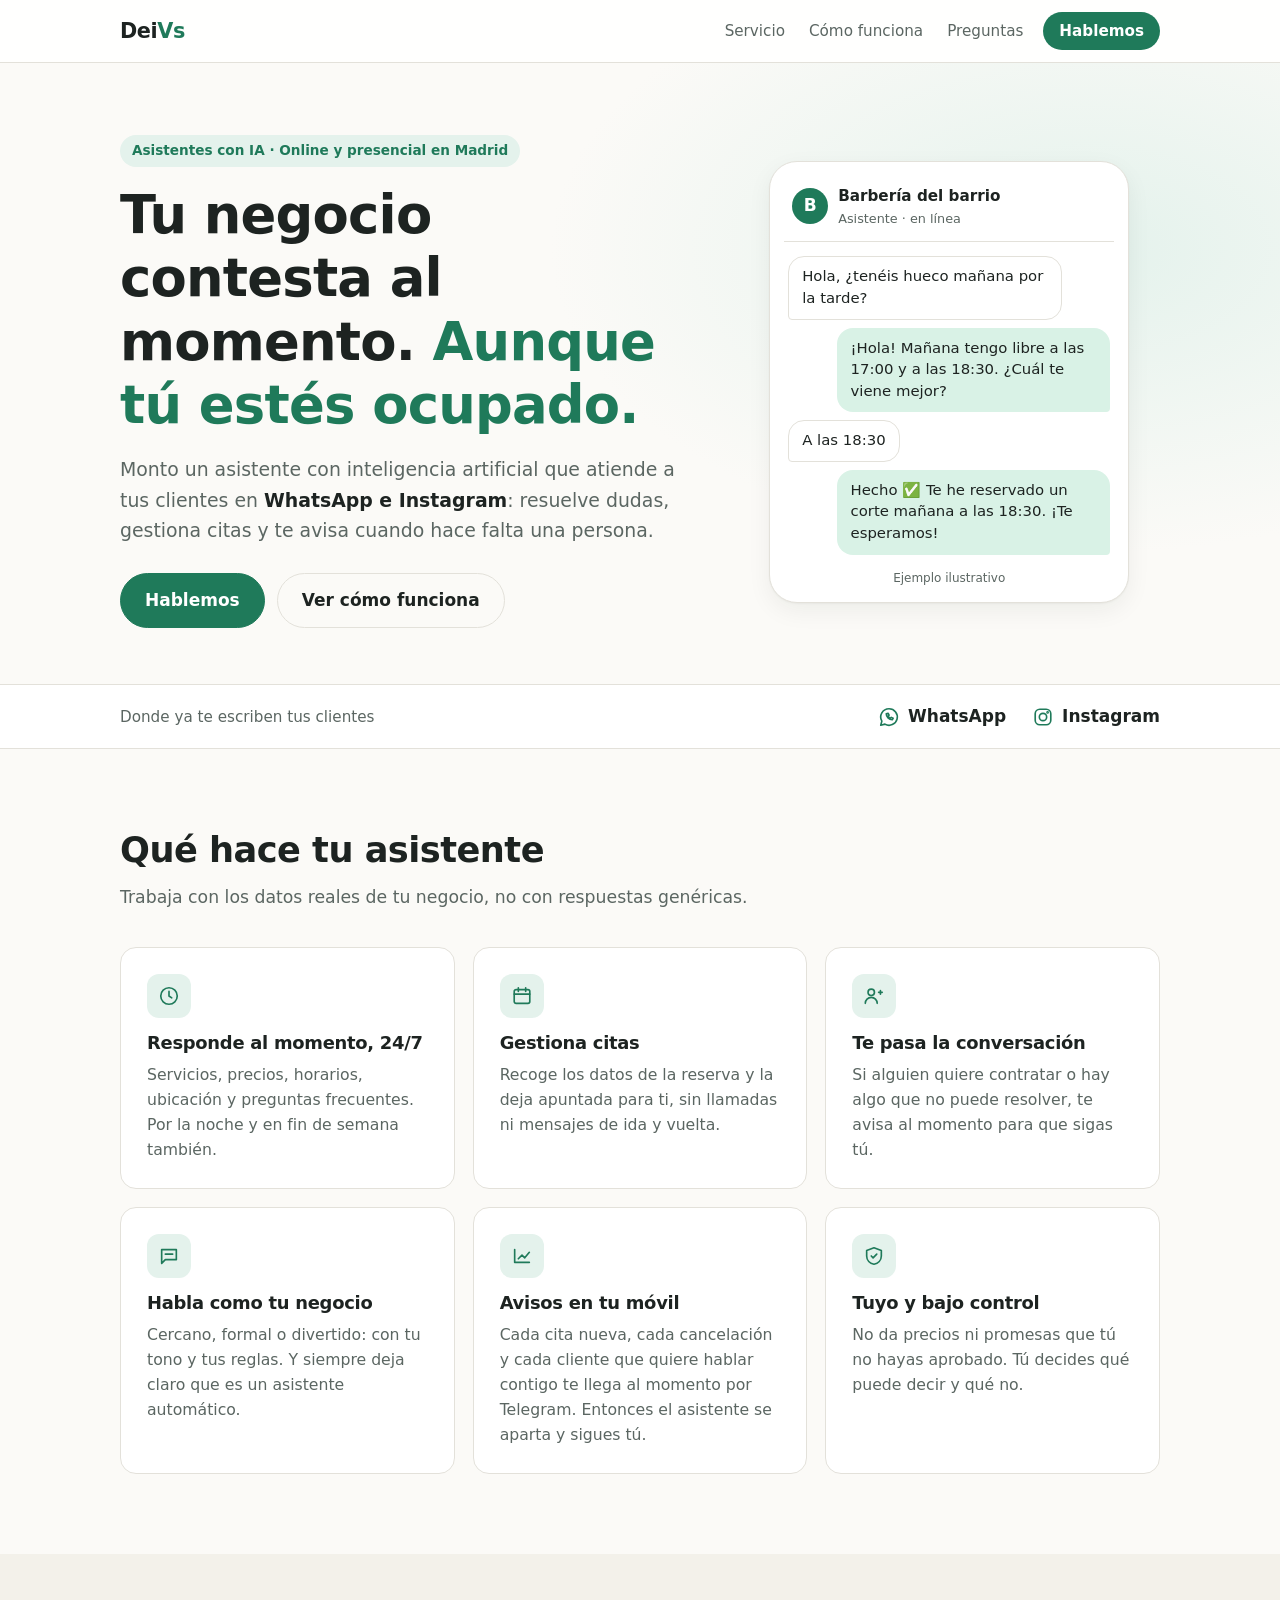
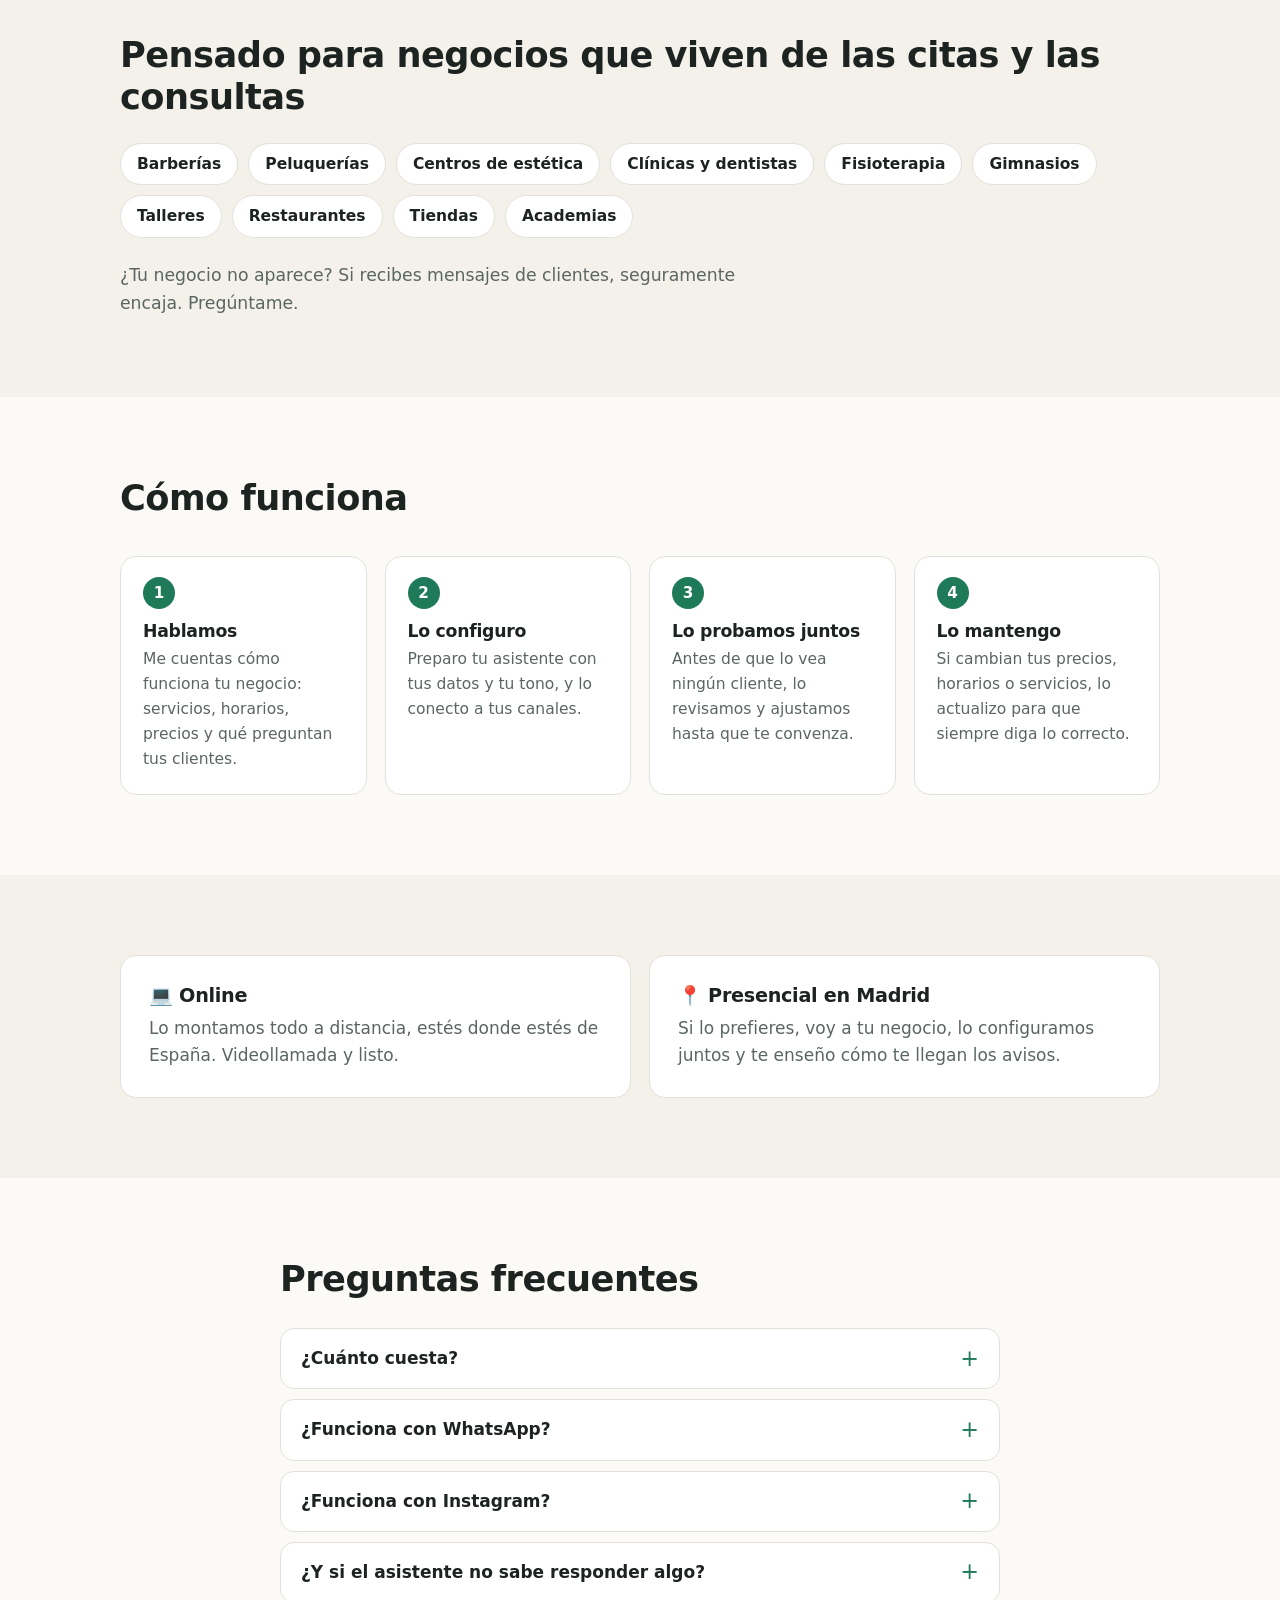
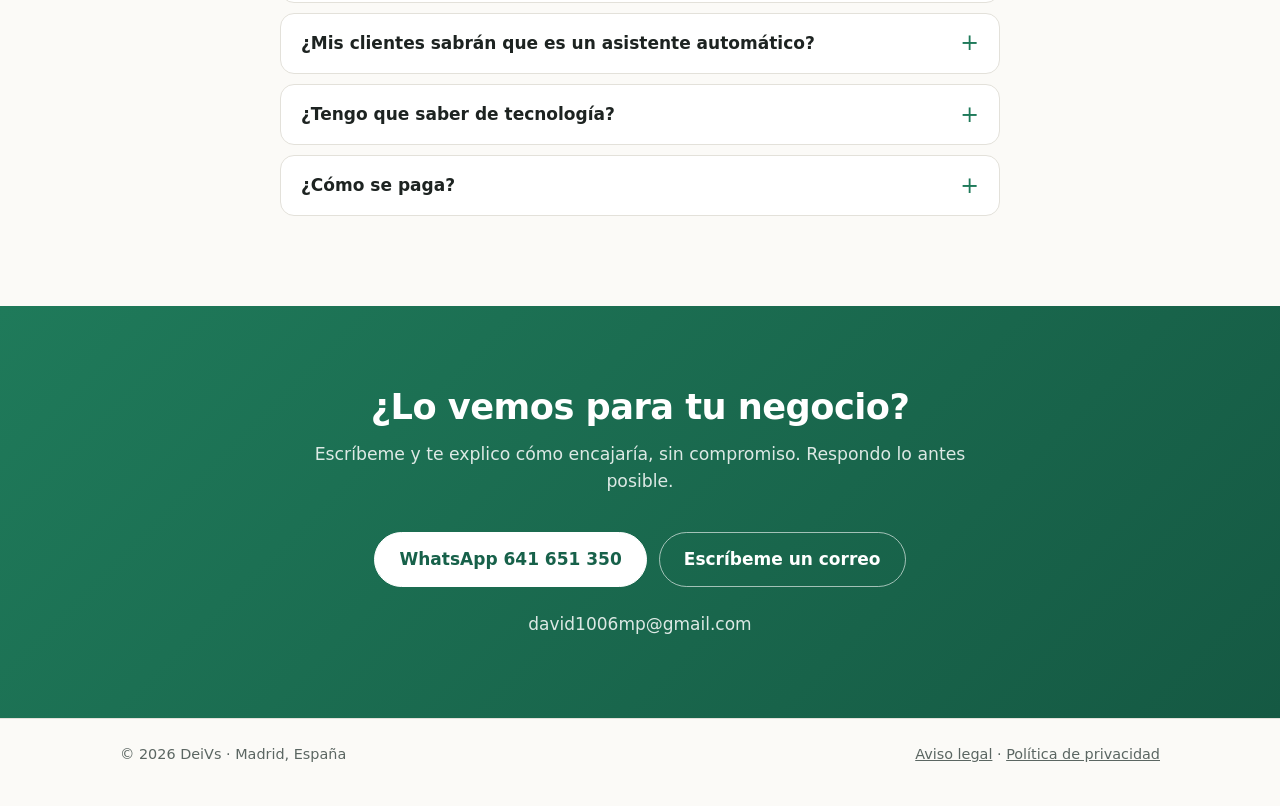
==== index.html @ 9be46327 "Add files via upload" ====
<!doctype html>
<html lang="es">
<head>
  <meta charset="utf-8">
  <meta name="viewport" content="width=device-width, initial-scale=1">
  <title>DeiVs · Asistentes con IA para tu negocio</title>
  <meta name="description" content="DeiVs monta asistentes con inteligencia artificial para negocios: responden a tus clientes en WhatsApp e Instagram, gestionan citas y te avisan cuando hace falta una persona. Online y presencial en Madrid.">
  <meta name="theme-color" content="#1f7a5a">
  <link rel="stylesheet" href="styles.css">
</head>
<body>
  <header class="site">
    <div class="wrap">
      <a class="brand" href="./">Dei<span>Vs</span></a>
      <nav>
        <a href="#servicio">Servicio</a>
        <a href="#como">Cómo funciona</a>
        <a href="#faq">Preguntas</a>
        <a class="nav-cta" href="#contacto">Hablemos</a>
      </nav>
    </div>
  </header>

  <main>
    <!-- Portada -->
    <section class="hero">
      <div class="wrap hero-grid">
        <div>
          <p class="eyebrow">Asistentes con IA · Online y presencial en Madrid</p>
          <h1>Tu negocio contesta al momento. <span>Aunque tú estés ocupado.</span></h1>
          <p class="lead">
            Monto un asistente con inteligencia artificial que atiende a tus clientes en
            <strong>WhatsApp e Instagram</strong>: resuelve dudas, gestiona citas
            y te avisa cuando hace falta una persona.
          </p>
          <div class="hero-actions">
            <a class="btn" href="#contacto">Hablemos</a>
            <a class="btn btn-ghost" href="#como">Ver cómo funciona</a>
          </div>
        </div>

        <!-- Ejemplo ilustrativo de conversación -->
        <div class="phone" aria-label="Ejemplo de conversación con un asistente">
          <div class="phone-head">
            <span class="avatar">B</span>
            <div><strong>Barbería del barrio</strong><small>Asistente · en línea</small></div>
          </div>
          <div class="phone-body">
            <p class="msg in">Hola, ¿tenéis hueco mañana por la tarde?</p>
            <p class="msg out">¡Hola! Mañana tengo libre a las 17:00 y a las 18:30. ¿Cuál te viene mejor?</p>
            <p class="msg in">A las 18:30</p>
            <p class="msg out">Hecho ✅ Te he reservado un corte mañana a las 18:30. ¡Te esperamos!</p>
          </div>
          <p class="phone-caption">Ejemplo ilustrativo</p>
        </div>
      </div>
    </section>

    <!-- Canales -->
    <section class="channels">
      <div class="wrap">
        <p>Donde ya te escriben tus clientes</p>
        <ul>
          <li>
            <svg viewBox="0 0 24 24" aria-hidden="true"><path d="M12 3a9 9 0 0 0-7.8 13.5L3 21l4.6-1.2A9 9 0 1 0 12 3Z"/><path d="M9 8.5c0 3.5 3 6.5 6.5 6.5l1-1.6-2-1-1 1a4.5 4.5 0 0 1-2.4-2.4l1-1-1-2Z"/></svg>
            WhatsApp
          </li>
          <li>
            <svg viewBox="0 0 24 24" aria-hidden="true"><rect x="3.5" y="3.5" width="17" height="17" rx="5"/><circle cx="12" cy="12" r="4"/><circle cx="17" cy="7" r="0.6"/></svg>
            Instagram
          </li>
        </ul>
      </div>
    </section>

    <!-- Qué hace -->
    <section id="servicio" class="block">
      <div class="wrap">
        <h2>Qué hace tu asistente</h2>
        <p class="section-lead">Trabaja con los datos reales de tu negocio, no con respuestas genéricas.</p>
        <div class="grid">
          <article class="card">
            <span class="icon"><svg viewBox="0 0 24 24" aria-hidden="true"><path d="M12 7v5l3 2"/><circle cx="12" cy="12" r="9"/></svg></span>
            <h3>Responde al momento, 24/7</h3>
            <p>Servicios, precios, horarios, ubicación y preguntas frecuentes. Por la noche y en fin de semana también.</p>
          </article>
          <article class="card">
            <span class="icon"><svg viewBox="0 0 24 24" aria-hidden="true"><rect x="3.5" y="5" width="17" height="15" rx="2"/><path d="M3.5 10h17M8 3v4M16 3v4"/></svg></span>
            <h3>Gestiona citas</h3>
            <p>Recoge los datos de la reserva y la deja apuntada para ti, sin llamadas ni mensajes de ida y vuelta.</p>
          </article>
          <article class="card">
            <span class="icon"><svg viewBox="0 0 24 24" aria-hidden="true"><circle cx="9" cy="8" r="3.5"/><path d="M2.5 20a6.5 6.5 0 0 1 13 0"/><path d="M17 8h4M19 6v4"/></svg></span>
            <h3>Te pasa la conversación</h3>
            <p>Si alguien quiere contratar o hay algo que no puede resolver, te avisa al momento para que sigas tú.</p>
          </article>
          <article class="card">
            <span class="icon"><svg viewBox="0 0 24 24" aria-hidden="true"><path d="M4 5h16v11H8l-4 4Z"/><path d="M8 10h8"/></svg></span>
            <h3>Habla como tu negocio</h3>
            <p>Cercano, formal o divertido: con tu tono y tus reglas. Y siempre deja claro que es un asistente automático.</p>
          </article>
          <article class="card">
            <span class="icon"><svg viewBox="0 0 24 24" aria-hidden="true"><path d="M4 19V5M4 19h16"/><path d="M8 15l4-4 3 3 5-6"/></svg></span>
            <h3>Avisos en tu móvil</h3>
            <p>Cada cita nueva, cada cancelación y cada cliente que quiere hablar contigo te llega al momento por Telegram. Entonces el asistente se aparta y sigues tú.</p>
          </article>
          <article class="card">
            <span class="icon"><svg viewBox="0 0 24 24" aria-hidden="true"><path d="M12 3 4 6v6c0 4.5 3.4 8 8 9 4.6-1 8-4.5 8-9V6Z"/><path d="m9 12 2 2 4-4"/></svg></span>
            <h3>Tuyo y bajo control</h3>
            <p>No da precios ni promesas que tú no hayas aprobado. Tú decides qué puede decir y qué no.</p>
          </article>
        </div>
      </div>
    </section>

    <!-- Para quién -->
    <section class="block alt">
      <div class="wrap">
        <h2>Pensado para negocios que viven de las citas y las consultas</h2>
        <ul class="tags">
          <li>Barberías</li>
          <li>Peluquerías</li>
          <li>Centros de estética</li>
          <li>Clínicas y dentistas</li>
          <li>Fisioterapia</li>
          <li>Gimnasios</li>
          <li>Talleres</li>
          <li>Restaurantes</li>
          <li>Tiendas</li>
          <li>Academias</li>
        </ul>
        <p class="section-lead">¿Tu negocio no aparece? Si recibes mensajes de clientes, seguramente encaja. Pregúntame.</p>
      </div>
    </section>

    <!-- Cómo funciona -->
    <section id="como" class="block">
      <div class="wrap">
        <h2>Cómo funciona</h2>
        <ol class="steps">
          <li>
            <h3>Hablamos</h3>
            <p>Me cuentas cómo funciona tu negocio: servicios, horarios, precios y qué preguntan tus clientes.</p>
          </li>
          <li>
            <h3>Lo configuro</h3>
            <p>Preparo tu asistente con tus datos y tu tono, y lo conecto a tus canales.</p>
          </li>
          <li>
            <h3>Lo probamos juntos</h3>
            <p>Antes de que lo vea ningún cliente, lo revisamos y ajustamos hasta que te convenza.</p>
          </li>
          <li>
            <h3>Lo mantengo</h3>
            <p>Si cambian tus precios, horarios o servicios, lo actualizo para que siempre diga lo correcto.</p>
          </li>
        </ol>
      </div>
    </section>

    <!-- Modalidad -->
    <section class="block alt">
      <div class="wrap two-col">
        <div class="mode">
          <h3>💻 Online</h3>
          <p>Lo montamos todo a distancia, estés donde estés de España. Videollamada y listo.</p>
        </div>
        <div class="mode">
          <h3>📍 Presencial en Madrid</h3>
          <p>Si lo prefieres, voy a tu negocio, lo configuramos juntos y te enseño cómo te llegan los avisos.</p>
        </div>
      </div>
    </section>

    <!-- Preguntas frecuentes -->
    <section id="faq" class="block">
      <div class="wrap narrow">
        <h2>Preguntas frecuentes</h2>
        <details>
          <summary>¿Cuánto cuesta?</summary>
          <p>Depende de lo que necesite tu negocio: qué canales quieres, si gestiona citas y cuánto volumen de mensajes recibes. Cuéntame tu caso y te preparo un presupuesto sin compromiso.</p>
        </details>
        <details>
          <summary>¿Funciona con WhatsApp?</summary>
          <p>Sí. Atiende en el número de WhatsApp de tu negocio y también en los mensajes directos de Instagram. Entiende incluso las notas de voz.</p>
        </details>
        <details>
          <summary>¿Funciona con Instagram?</summary>
          <p>Sí, contesta a los mensajes directos de tu cuenta de Instagram.</p>
        </details>
        <details>
          <summary>¿Y si el asistente no sabe responder algo?</summary>
          <p>Te avisa al momento con lo que necesita el cliente y su contacto, para que sigas tú la conversación.</p>
        </details>
        <details>
          <summary>¿Mis clientes sabrán que es un asistente automático?</summary>
          <p>Sí. Es lo correcto y lo que pide la normativa: el asistente se presenta como tal y, cuando hace falta, te pasa con una persona.</p>
        </details>
        <details>
          <summary>¿Tengo que saber de tecnología?</summary>
          <p>No. Yo me encargo de montarlo y mantenerlo. Tú solo me cuentas cómo funciona tu negocio.</p>
        </details>
        <details>
          <summary>¿Cómo se paga?</summary>
          <p>Por Bizum o transferencia bancaria.</p>
        </details>
      </div>
    </section>

    <!-- Contacto -->
    <section id="contacto" class="block cta">
      <div class="wrap narrow center">
        <h2>¿Lo vemos para tu negocio?</h2>
        <p class="section-lead">Escríbeme y te explico cómo encajaría, sin compromiso. Respondo lo antes posible.</p>
        <div class="contact-actions">
          <a class="btn btn-light" href="https://wa.me/34641651350" rel="noopener">WhatsApp 641 651 350</a>
          <a class="btn btn-outline-light" href="mailto:david1006mp@gmail.com">Escríbeme un correo</a>
        </div>
        <p class="contact-mail">david1006mp@gmail.com</p>
      </div>
    </section>
  </main>

  <footer class="site">
    <div class="wrap">
      <span>© 2026 DeiVs · Madrid, España</span>
      <span>
        <a href="aviso-legal.html">Aviso legal</a> ·
        <a href="privacidad.html">Política de privacidad</a>
      </span>
    </div>
  </footer>
</body>
</html>
---- styles.css ----
:root {
  --bg: #fbfaf7;
  --surface: #ffffff;
  --surface-2: #f3f1ea;
  --text: #1d2321;
  --muted: #5b6662;
  --border: #e3e1da;
  --accent: #1f7a5a;
  --accent-strong: #17614a;
  --accent-soft: #e4f2ec;
  --on-accent: #ffffff;
  --bubble-in: #ffffff;
  --bubble-out: #d9f2e6;
  --radius: 16px;
  --maxw: 1080px;
  --shadow: 0 1px 2px rgba(20, 30, 25, .04), 0 8px 24px rgba(20, 30, 25, .06);
  color-scheme: light dark;
}

@media (prefers-color-scheme: dark) {
  :root {
    --bg: #121615;
    --surface: #1a201e;
    --surface-2: #161b19;
    --text: #e8ecea;
    --muted: #a3aeaa;
    --border: #2b3330;
    --accent: #4fc196;
    --accent-strong: #6fd3ab;
    --accent-soft: #1d3029;
    --on-accent: #0d1513;
    --bubble-in: #232a27;
    --bubble-out: #1f4536;
    --shadow: 0 1px 2px rgba(0, 0, 0, .3), 0 8px 24px rgba(0, 0, 0, .25);
  }
}

* { box-sizing: border-box; }
html { -webkit-text-size-adjust: 100%; scroll-behavior: smooth; }
@media (prefers-reduced-motion: reduce) { html { scroll-behavior: auto; } }

body {
  margin: 0;
  background: var(--bg);
  color: var(--text);
  font: 17px/1.6 system-ui, -apple-system, "Segoe UI", Roboto, "Helvetica Neue", Arial, sans-serif;
}

a { color: var(--accent); }
h1, h2, h3 { line-height: 1.2; letter-spacing: -0.015em; }

.wrap { max-width: var(--maxw); margin: 0 auto; padding: 0 20px; }
.narrow { max-width: 760px; }
.center { text-align: center; }

/* Cabecera */
header.site {
  position: sticky; top: 0; z-index: 10;
  background: color-mix(in srgb, var(--surface) 88%, transparent);
  backdrop-filter: saturate(1.4) blur(10px);
  -webkit-backdrop-filter: saturate(1.4) blur(10px);
  border-bottom: 1px solid var(--border);
}
header.site .wrap {
  display: flex; align-items: center; justify-content: space-between;
  gap: 16px; padding-top: 12px; padding-bottom: 12px;
}
.brand {
  font-weight: 800; font-size: 1.3rem; letter-spacing: -0.02em;
  color: var(--text); text-decoration: none;
}
.brand span { color: var(--accent); }
header.site nav { display: flex; align-items: center; gap: 4px; }
header.site nav a {
  color: var(--muted); text-decoration: none; font-size: 0.95rem;
  padding: 6px 10px; border-radius: 999px;
}
header.site nav a:hover { color: var(--text); }
header.site nav a.nav-cta {
  background: var(--accent); color: var(--on-accent); font-weight: 600; padding: 7px 16px; margin-left: 6px;
}
header.site nav a.nav-cta:hover { background: var(--accent-strong); }

/* Botones */
.btn {
  display: inline-block; background: var(--accent); color: var(--on-accent);
  padding: 13px 24px; border-radius: 999px; text-decoration: none; font-weight: 650;
  border: 1.5px solid var(--accent); transition: background .15s, transform .15s;
}
.btn:hover { background: var(--accent-strong); border-color: var(--accent-strong); }
.btn:active { transform: translateY(1px); }
.btn-ghost { background: transparent; color: var(--text); border-color: var(--border); }
.btn-ghost:hover { background: var(--surface); border-color: var(--muted); }
.btn-light { background: #fff; color: #17614a; border-color: #fff; }
.btn-light:hover { background: #eaf6f0; border-color: #eaf6f0; }
.btn-outline-light { background: transparent; color: #fff; border-color: rgba(255,255,255,.6); }
.btn-outline-light:hover { background: rgba(255,255,255,.12); border-color: #fff; }

/* Portada */
.hero {
  padding: 72px 0 56px;
  background:
    radial-gradient(ellipse 60% 70% at 85% 30%, var(--accent-soft), transparent 70%),
    var(--bg);
}
.hero-grid { display: grid; grid-template-columns: 1.15fr 0.85fr; gap: 48px; align-items: center; }
.eyebrow {
  display: inline-block; margin: 0 0 16px; font-size: 0.85rem; font-weight: 600;
  color: var(--accent); background: var(--accent-soft); padding: 5px 12px; border-radius: 999px;
}
.hero h1 { font-size: clamp(2.1rem, 5vw, 3.3rem); margin: 0 0 18px; }
.hero h1 span { color: var(--accent); }
.hero .lead { font-size: 1.18rem; color: var(--muted); max-width: 54ch; margin: 0 0 28px; }
.hero .lead strong { color: var(--text); }
.hero-actions { display: flex; flex-wrap: wrap; gap: 12px; }
.hero-note { margin: 18px 0 0; font-size: 0.92rem; color: var(--muted); }

/* Teléfono de ejemplo */
.phone {
  background: var(--surface); border: 1px solid var(--border); border-radius: 28px;
  box-shadow: var(--shadow); padding: 14px; max-width: 360px; justify-self: center; width: 100%;
}
.phone-head {
  display: flex; align-items: center; gap: 10px; padding: 6px 8px 12px;
  border-bottom: 1px solid var(--border);
}
.phone-head small { display: block; color: var(--muted); font-size: 0.8rem; }
.phone-head strong { font-size: 0.95rem; }
.avatar {
  width: 36px; height: 36px; border-radius: 50%; display: grid; place-items: center;
  background: var(--accent); color: var(--on-accent); font-weight: 700;
}
.phone-body {
  display: flex; flex-direction: column; gap: 8px; padding: 14px 4px 6px;
}
.msg {
  margin: 0; padding: 9px 13px; border-radius: 16px; font-size: 0.93rem; line-height: 1.45;
  max-width: 85%; border: 1px solid var(--border);
}
.msg.in { background: var(--bubble-in); align-self: flex-start; border-bottom-left-radius: 4px; }
.msg.out { background: var(--bubble-out); align-self: flex-end; border-bottom-right-radius: 4px; border-color: transparent; }
.phone-caption { margin: 8px 0 0; text-align: center; font-size: 0.75rem; color: var(--muted); }

/* Canales */
.channels { border-top: 1px solid var(--border); border-bottom: 1px solid var(--border); background: var(--surface); }
.channels .wrap {
  display: flex; flex-wrap: wrap; align-items: center; justify-content: space-between;
  gap: 12px 28px; padding-top: 18px; padding-bottom: 18px;
}
.channels p { margin: 0; color: var(--muted); font-size: 0.95rem; }
.channels ul { list-style: none; margin: 0; padding: 0; display: flex; flex-wrap: wrap; gap: 10px 26px; }
.channels li { display: flex; align-items: center; gap: 8px; font-weight: 600; }
.channels svg, .icon svg {
  width: 22px; height: 22px; fill: none; stroke: var(--accent); stroke-width: 1.8;
  stroke-linecap: round; stroke-linejoin: round;
}

/* Bloques */
.block { padding: 80px 0; }
.block.alt { background: var(--surface-2); }
.block h2 { font-size: clamp(1.6rem, 3.2vw, 2.2rem); margin: 0 0 12px; }
.section-lead { color: var(--muted); font-size: 1.08rem; margin: 0 0 36px; max-width: 60ch; }
.center .section-lead { margin-left: auto; margin-right: auto; }

.grid {
  display: grid; gap: 18px;
  grid-template-columns: repeat(auto-fit, minmax(280px, 1fr));
}
.card {
  background: var(--surface); border: 1px solid var(--border);
  border-radius: var(--radius); padding: 26px;
  transition: border-color .15s, box-shadow .15s;
}
.card:hover { border-color: color-mix(in srgb, var(--accent) 40%, var(--border)); box-shadow: var(--shadow); }
.icon {
  display: inline-grid; place-items: center; width: 44px; height: 44px;
  border-radius: 12px; background: var(--accent-soft); margin-bottom: 14px;
}
.card h3 { margin: 0 0 8px; font-size: 1.12rem; }
.card p { margin: 0; color: var(--muted); font-size: 0.98rem; }

/* Para quién */
.tags { list-style: none; padding: 0; margin: 24px 0 24px; display: flex; flex-wrap: wrap; gap: 10px; }
.tags li {
  background: var(--surface); border: 1px solid var(--border); border-radius: 999px;
  padding: 8px 16px; font-weight: 550; font-size: 0.97rem;
}
.block.alt .section-lead { margin-bottom: 0; }

/* Pasos */
.steps {
  counter-reset: paso; list-style: none; padding: 0; margin: 36px 0 0;
  display: grid; gap: 18px; grid-template-columns: repeat(auto-fit, minmax(220px, 1fr));
}
.steps li {
  counter-increment: paso; position: relative;
  background: var(--surface); border: 1px solid var(--border); border-radius: var(--radius);
  padding: 64px 22px 22px;
}
.steps li::before {
  content: counter(paso); position: absolute; left: 22px; top: 20px;
  width: 32px; height: 32px; border-radius: 50%; display: grid; place-items: center;
  background: var(--accent); color: var(--on-accent); font-weight: 700; font-size: 0.95rem;
}
.steps h3 { margin: 0 0 6px; font-size: 1.08rem; }
.steps p { margin: 0; color: var(--muted); font-size: 0.97rem; }

/* Modalidad */
.two-col { display: grid; grid-template-columns: 1fr 1fr; gap: 18px; }
.mode {
  background: var(--surface); border: 1px solid var(--border); border-radius: var(--radius); padding: 28px;
}
.mode h3 { margin: 0 0 8px; font-size: 1.2rem; }
.mode p { margin: 0; color: var(--muted); }

/* Preguntas frecuentes */
details {
  background: var(--surface); border: 1px solid var(--border); border-radius: 14px;
  padding: 0 20px; margin-bottom: 10px;
}
details[open] { border-color: color-mix(in srgb, var(--accent) 40%, var(--border)); }
summary {
  cursor: pointer; list-style: none; padding: 16px 28px 16px 0; font-weight: 600; position: relative;
}
summary::-webkit-details-marker { display: none; }
summary::after {
  content: "+"; position: absolute; right: 0; top: 50%; transform: translateY(-50%);
  font-size: 1.4rem; font-weight: 400; color: var(--accent);
}
details[open] summary::after { content: "−"; }
details p { margin: 0 0 18px; color: var(--muted); }
#faq h2 { margin-bottom: 28px; }

/* Llamada final */
.cta { background: linear-gradient(135deg, #1f7a5a, #155943); color: #fff; }
.cta .section-lead { color: rgba(255,255,255,.85); }
.contact-actions { display: flex; flex-wrap: wrap; gap: 12px; justify-content: center; }
.contact-mail { margin: 24px 0 0; color: rgba(255,255,255,.85); }
.contact-mail a { color: #fff; }

/* Páginas legales */
.legal { padding: 48px 20px 64px; max-width: 760px; }
.legal h1 { font-size: 2rem; letter-spacing: -0.01em; margin: 0 0 6px; }
.legal .updated { color: var(--muted); margin: 0 0 32px; }
.legal h2 { font-size: 1.25rem; margin: 36px 0 10px; }
.legal ul { padding-left: 1.2em; }
.legal table { width: 100%; border-collapse: collapse; font-size: 0.95rem; }
.legal th, .legal td { text-align: left; padding: 8px 10px; border-bottom: 1px solid var(--border); vertical-align: top; }

/* Pie */
footer.site {
  border-top: 1px solid var(--border); color: var(--muted); font-size: 0.9rem;
  padding: 24px 0 40px;
}
footer.site .wrap { display: flex; flex-wrap: wrap; gap: 8px 20px; justify-content: space-between; }
footer.site a { color: var(--muted); }

/* Móvil */
@media (max-width: 860px) {
  .hero-grid { grid-template-columns: 1fr; gap: 40px; }
  .phone { justify-self: start; }
}
@media (max-width: 640px) {
  header.site nav a:not(.nav-cta) { display: none; }
  .hero { padding: 48px 0 40px; }
  .block { padding: 56px 0; }
  .two-col { grid-template-columns: 1fr; }
  .channels .wrap { justify-content: flex-start; }
  .hero-actions .btn, .contact-actions .btn { flex: 1 1 100%; text-align: center; }
}
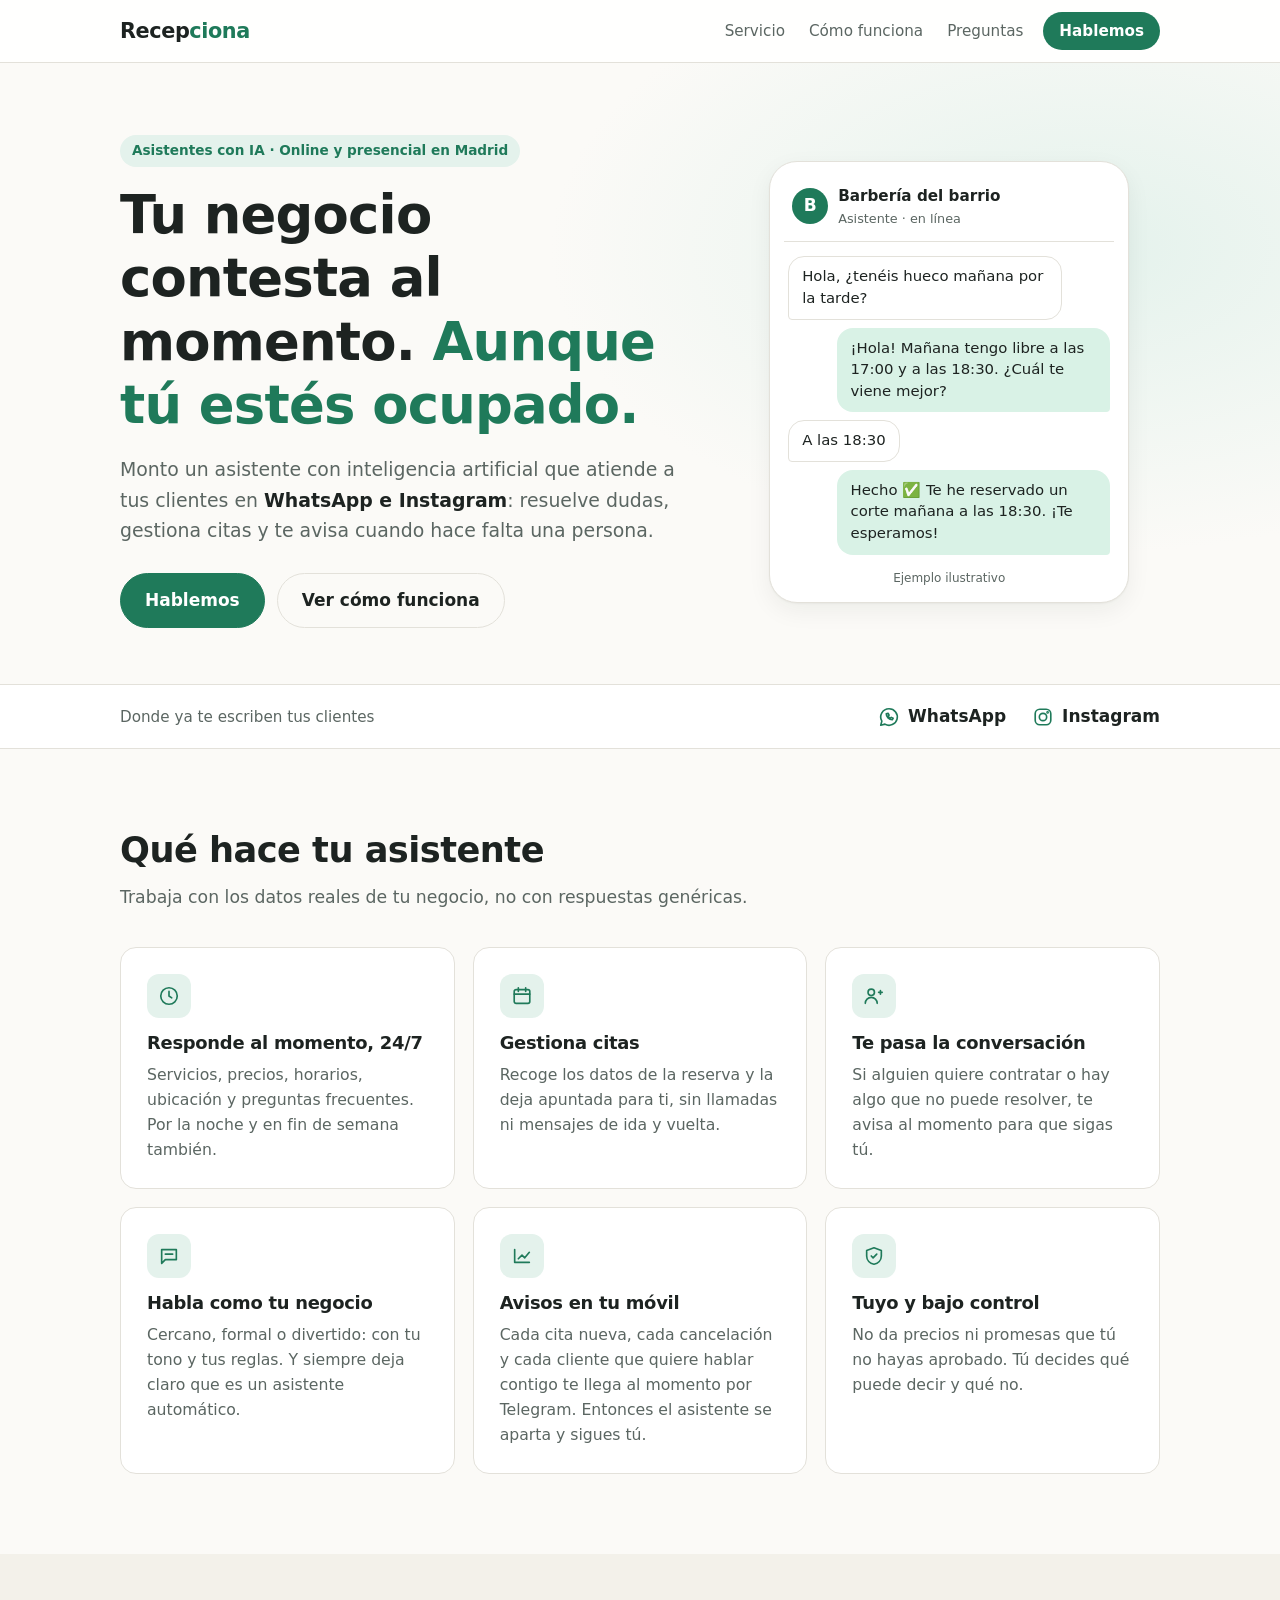
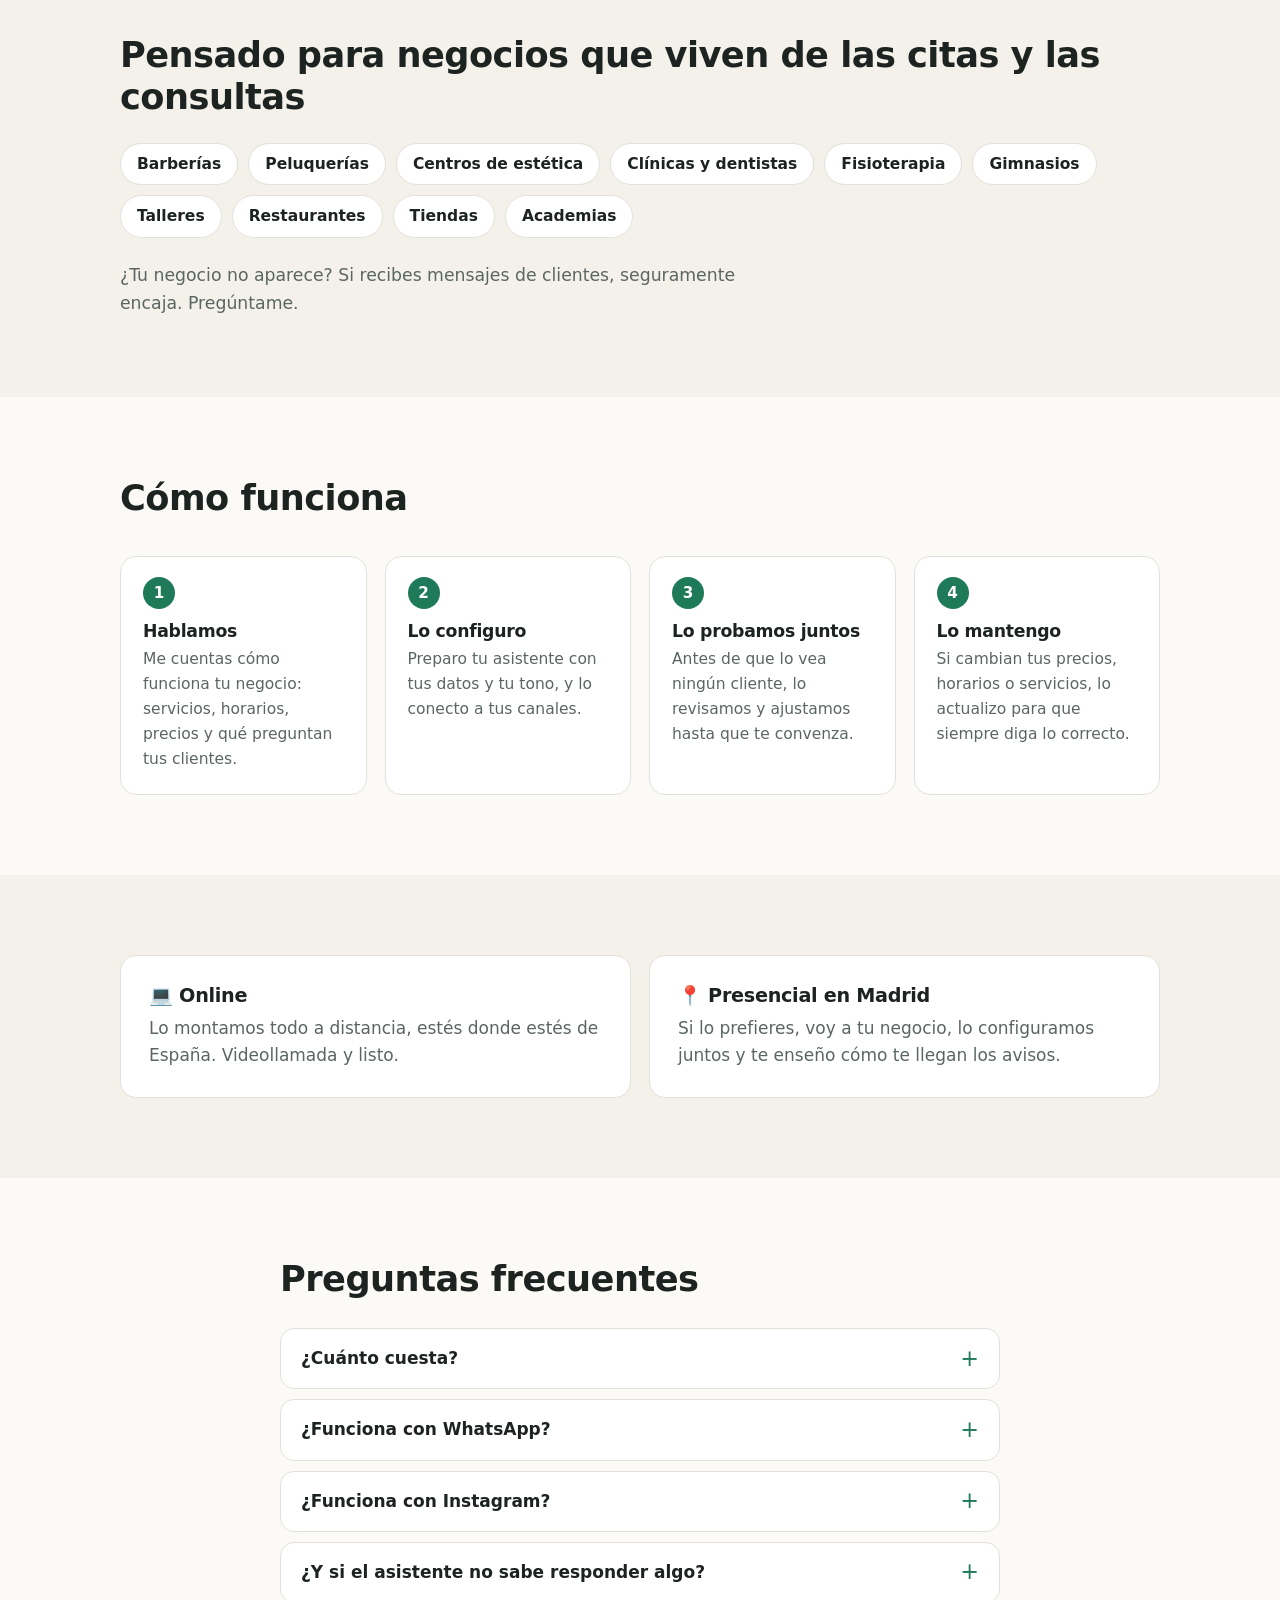
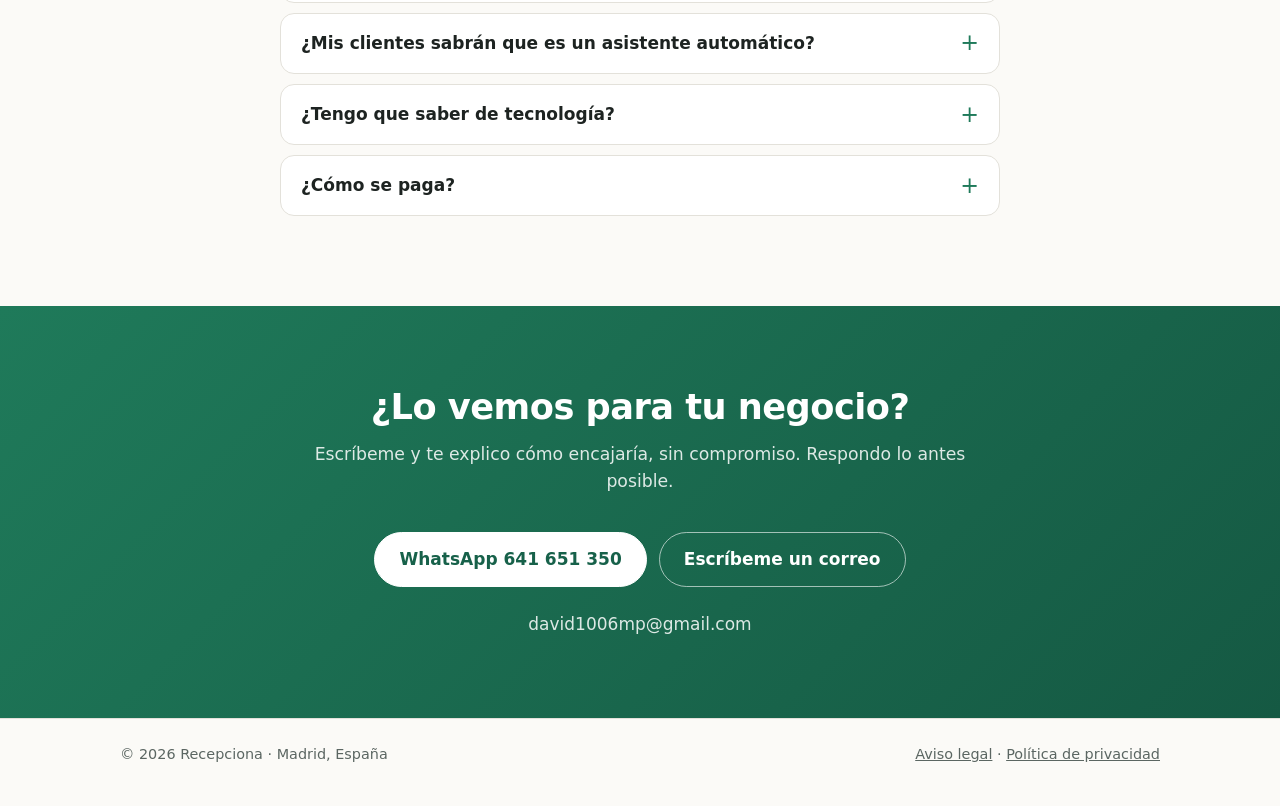
==== commit 8cf0386b: "Add files via upload" ====
--- a/index.html
+++ b/index.html
@@ -3,15 +3,15 @@
 <head>
   <meta charset="utf-8">
   <meta name="viewport" content="width=device-width, initial-scale=1">
-  <title>DeiVs · Asistentes con IA para tu negocio</title>
-  <meta name="description" content="DeiVs monta asistentes con inteligencia artificial para negocios: responden a tus clientes en WhatsApp e Instagram, gestionan citas y te avisan cuando hace falta una persona. Online y presencial en Madrid.">
+  <title>Recepciona · Asistentes con IA para tu negocio</title>
+  <meta name="description" content="Recepciona monta asistentes con inteligencia artificial para negocios: responden a tus clientes en WhatsApp e Instagram, gestionan citas y te avisan cuando hace falta una persona. Online y presencial en Madrid.">
   <meta name="theme-color" content="#1f7a5a">
   <link rel="stylesheet" href="styles.css">
 </head>
 <body>
   <header class="site">
     <div class="wrap">
-      <a class="brand" href="./">Dei<span>Vs</span></a>
+      <a class="brand" href="./">Recep<span>ciona</span></a>
       <nav>
         <a href="#servicio">Servicio</a>
         <a href="#como">Cómo funciona</a>
@@ -223,7 +223,7 @@
 
   <footer class="site">
     <div class="wrap">
-      <span>© 2026 DeiVs · Madrid, España</span>
+      <span>© 2026 Recepciona · Madrid, España</span>
       <span>
         <a href="aviso-legal.html">Aviso legal</a> ·
         <a href="privacidad.html">Política de privacidad</a>
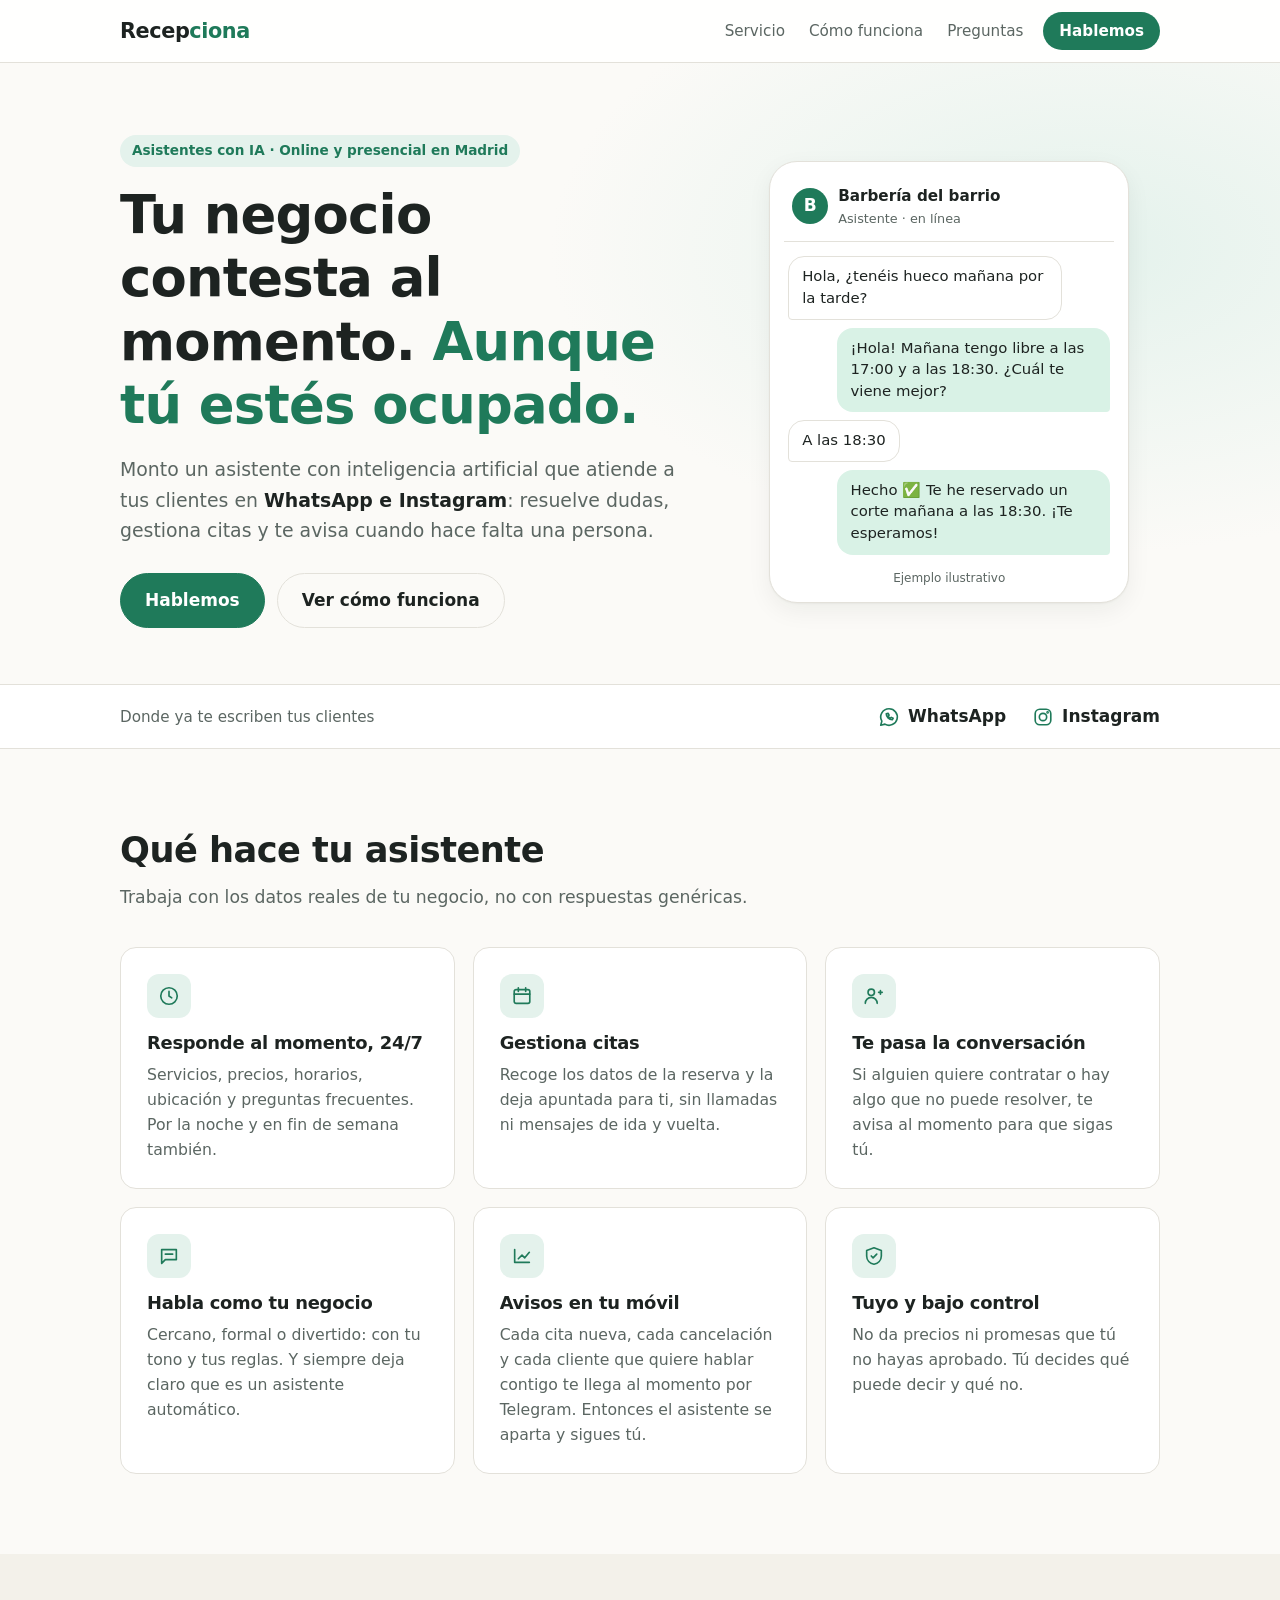
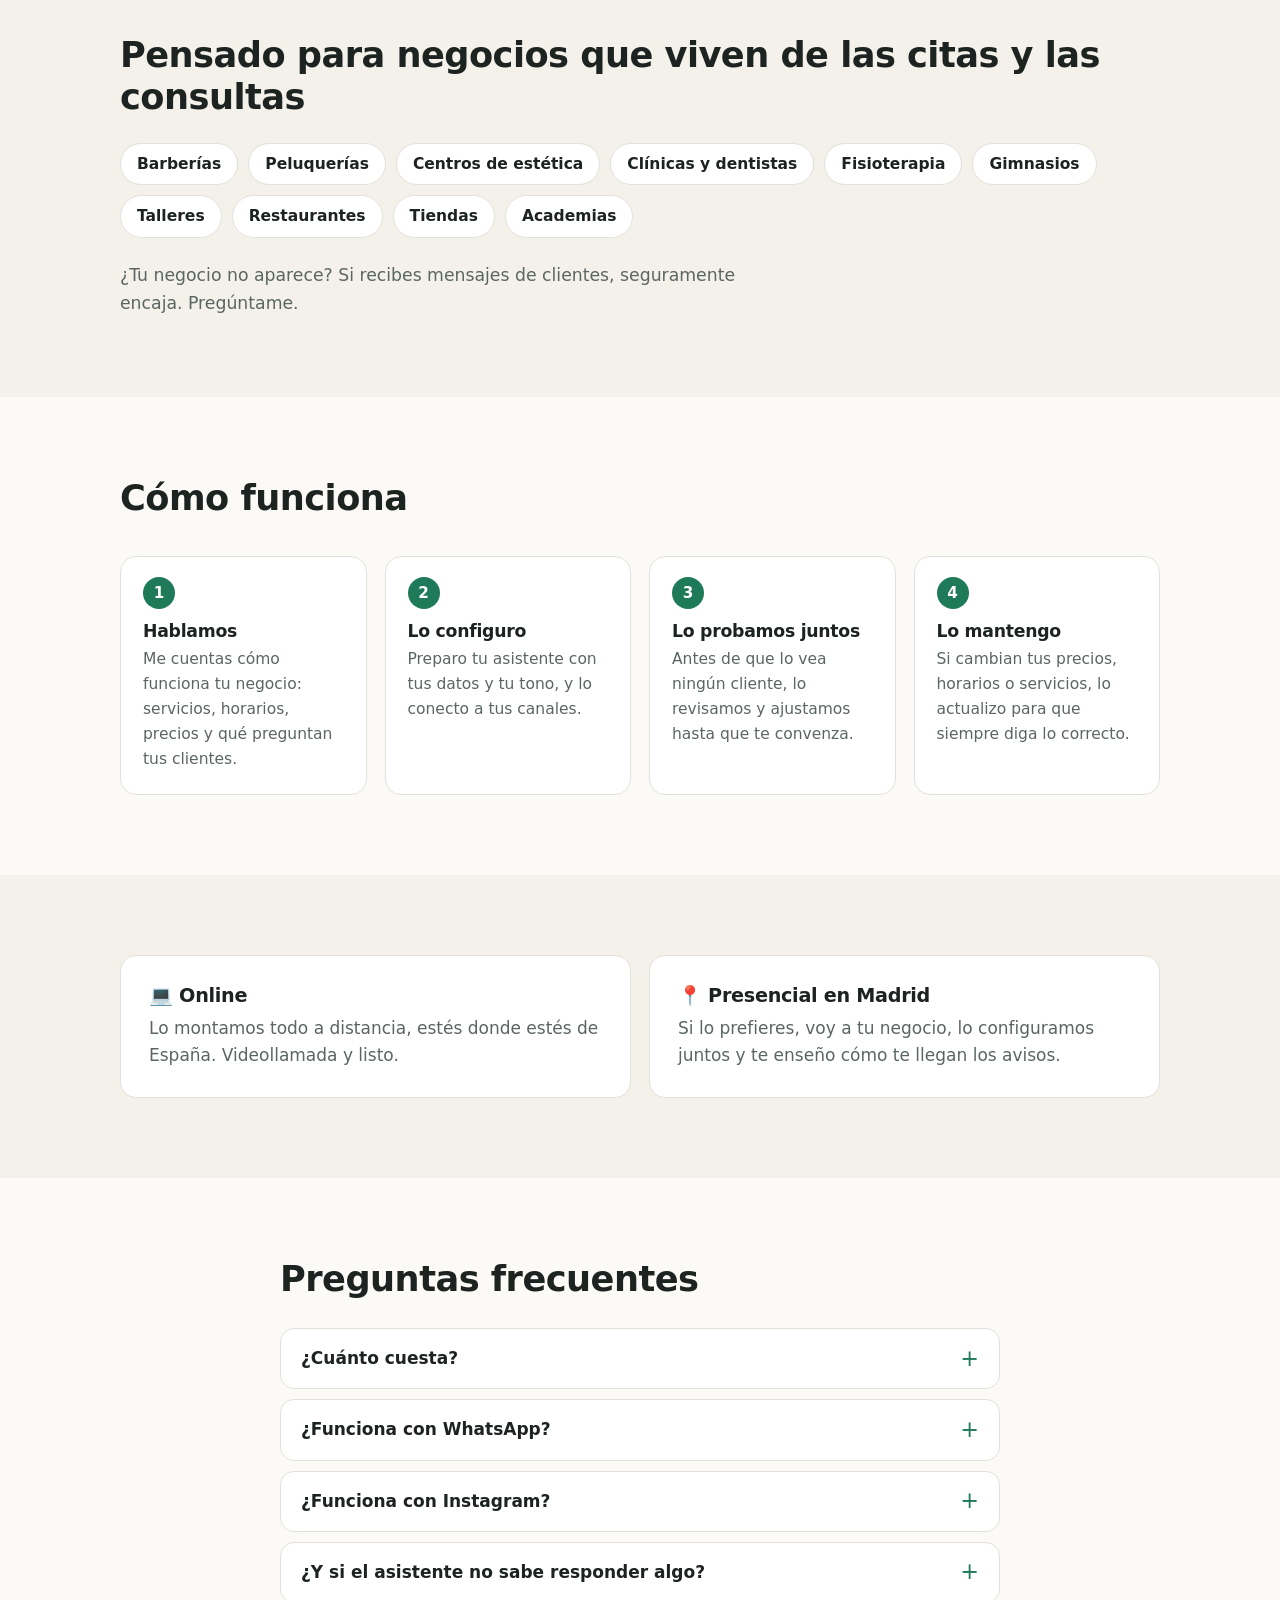
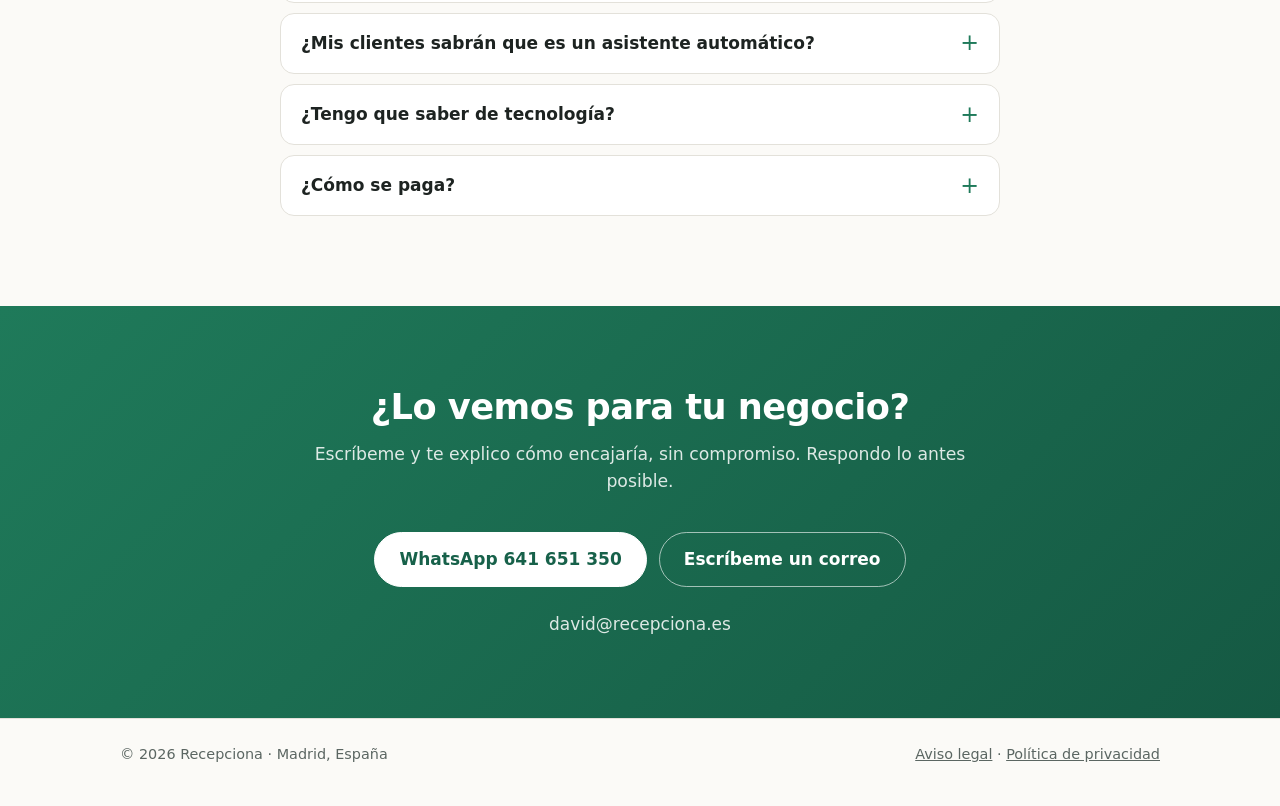
==== commit 158aa24a: "Correo de contacto david@recepciona.es Co-Authored-By: Claude Opus 5.5 <noreply@anthropic.com>" ====
--- a/index.html
+++ b/index.html
@@ -214,9 +214,9 @@
         <p class="section-lead">Escríbeme y te explico cómo encajaría, sin compromiso. Respondo lo antes posible.</p>
         <div class="contact-actions">
           <a class="btn btn-light" href="https://wa.me/34641651350" rel="noopener">WhatsApp 641 651 350</a>
-          <a class="btn btn-outline-light" href="mailto:david1006mp@gmail.com">Escríbeme un correo</a>
-        </div>
-        <p class="contact-mail">david1006mp@gmail.com</p>
+          <a class="btn btn-outline-light" href="mailto:david@recepciona.es">Escríbeme un correo</a>
+        </div>
+        <p class="contact-mail">david@recepciona.es</p>
       </div>
     </section>
   </main>
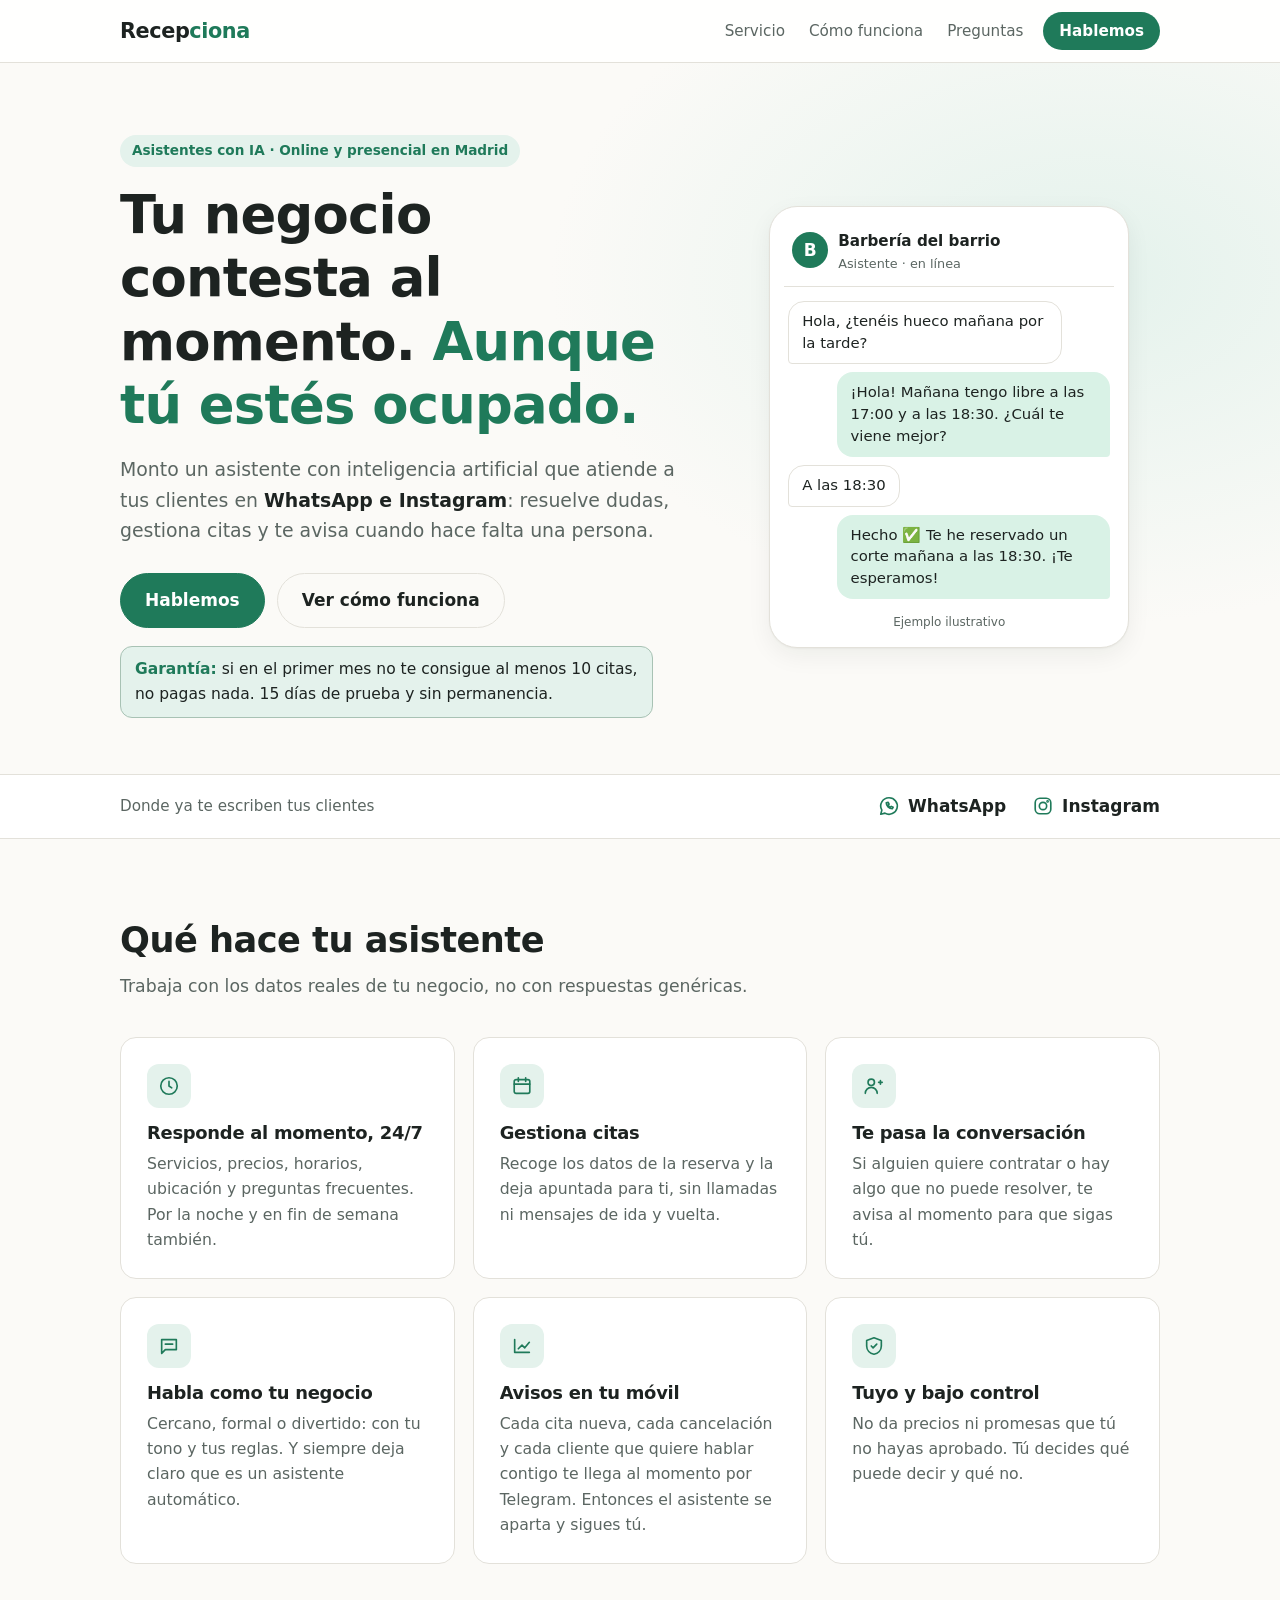
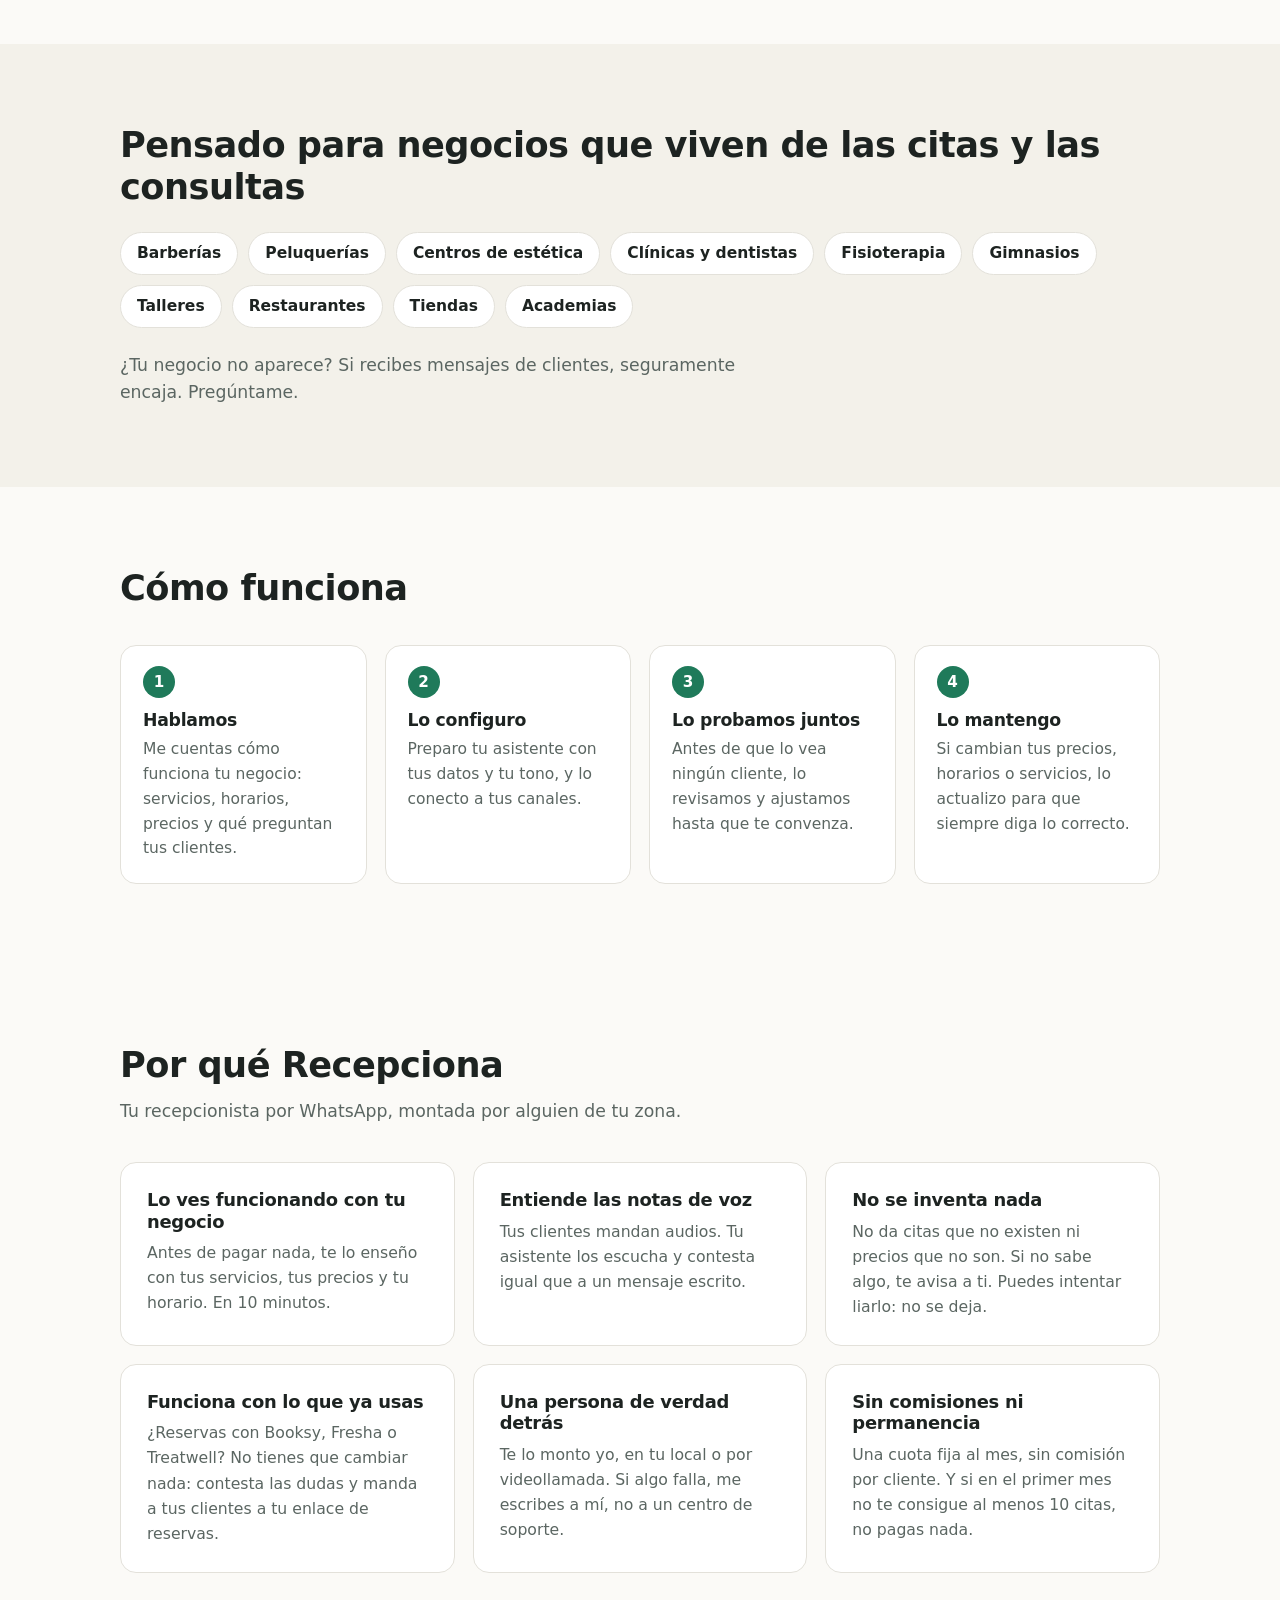
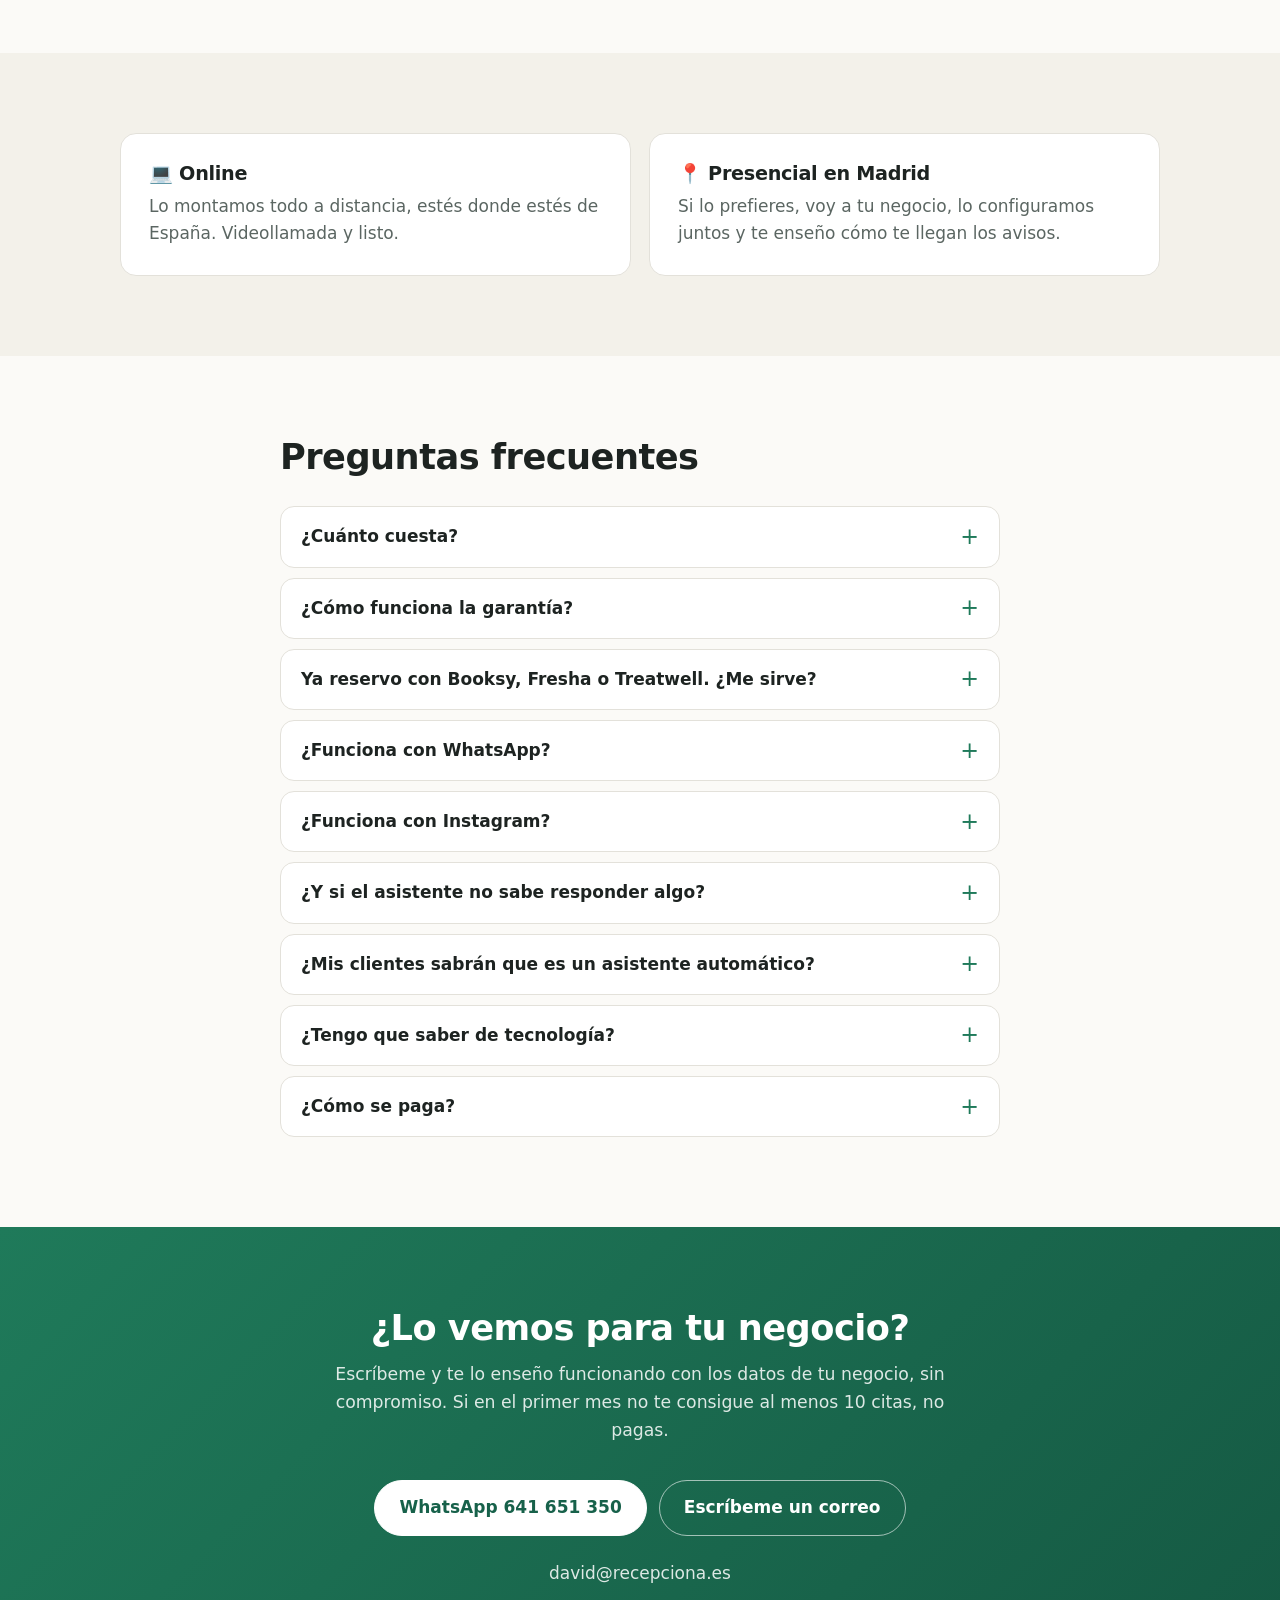
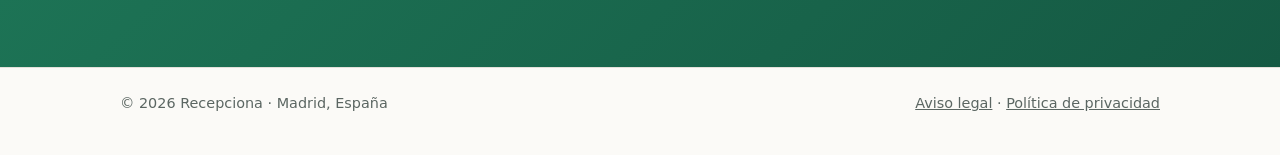
==== commit a2b658ec: "Web: garantía de 10 citas y sección «Por qué Recepciona» Co-Authored-By: Claude Opus 5.5 <noreply@an" ====
--- a/index.html
+++ b/index.html
@@ -6,6 +6,10 @@
   <title>Recepciona · Asistentes con IA para tu negocio</title>
   <meta name="description" content="Recepciona monta asistentes con inteligencia artificial para negocios: responden a tus clientes en WhatsApp e Instagram, gestionan citas y te avisan cuando hace falta una persona. Online y presencial en Madrid.">
   <meta name="theme-color" content="#1f7a5a">
+  <link rel="icon" href="favicon.svg" type="image/svg+xml">
+  <link rel="icon" href="favicon-32.png" type="image/png" sizes="32x32">
+  <link rel="apple-touch-icon" href="apple-touch-icon.png">
+  <link rel="shortcut icon" href="favicon.ico">
   <link rel="stylesheet" href="styles.css">
 </head>
 <body>
@@ -37,6 +41,10 @@
             <a class="btn" href="#contacto">Hablemos</a>
             <a class="btn btn-ghost" href="#como">Ver cómo funciona</a>
           </div>
+          <p class="guarantee">
+            <strong>Garantía:</strong> si en el primer mes no te consigue al menos 10 citas, no pagas nada.
+            15 días de prueba y sin permanencia.
+          </p>
         </div>
 
         <!-- Ejemplo ilustrativo de conversación -->
@@ -158,6 +166,40 @@
       </div>
     </section>
 
+    <!-- Por qué Recepciona -->
+    <section id="por-que" class="block">
+      <div class="wrap">
+        <h2>Por qué Recepciona</h2>
+        <p class="section-lead">Tu recepcionista por WhatsApp, montada por alguien de tu zona.</p>
+        <div class="grid">
+          <article class="card">
+            <h3>Lo ves funcionando con tu negocio</h3>
+            <p>Antes de pagar nada, te lo enseño con tus servicios, tus precios y tu horario. En 10 minutos.</p>
+          </article>
+          <article class="card">
+            <h3>Entiende las notas de voz</h3>
+            <p>Tus clientes mandan audios. Tu asistente los escucha y contesta igual que a un mensaje escrito.</p>
+          </article>
+          <article class="card">
+            <h3>No se inventa nada</h3>
+            <p>No da citas que no existen ni precios que no son. Si no sabe algo, te avisa a ti. Puedes intentar liarlo: no se deja.</p>
+          </article>
+          <article class="card">
+            <h3>Funciona con lo que ya usas</h3>
+            <p>¿Reservas con Booksy, Fresha o Treatwell? No tienes que cambiar nada: contesta las dudas y manda a tus clientes a tu enlace de reservas.</p>
+          </article>
+          <article class="card">
+            <h3>Una persona de verdad detrás</h3>
+            <p>Te lo monto yo, en tu local o por videollamada. Si algo falla, me escribes a mí, no a un centro de soporte.</p>
+          </article>
+          <article class="card">
+            <h3>Sin comisiones ni permanencia</h3>
+            <p>Una cuota fija al mes, sin comisión por cliente. Y si en el primer mes no te consigue al menos 10 citas, no pagas nada.</p>
+          </article>
+        </div>
+      </div>
+    </section>
+
     <!-- Modalidad -->
     <section class="block alt">
       <div class="wrap two-col">
@@ -181,6 +223,14 @@
           <p>Depende de lo que necesite tu negocio: qué canales quieres, si gestiona citas y cuánto volumen de mensajes recibes. Cuéntame tu caso y te preparo un presupuesto sin compromiso.</p>
         </details>
         <details>
+          <summary>¿Cómo funciona la garantía?</summary>
+          <p>Si en tu primer mes el asistente no te consigue al menos 10 citas, no pagas nada: ni la instalación ni la cuota, y lo dejamos sin compromiso. Las citas que consigue quedan apuntadas, así que lo vemos juntos con los números delante. Vale para el asistente que lleva tu agenda.</p>
+        </details>
+        <details>
+          <summary>Ya reservo con Booksy, Fresha o Treatwell. ¿Me sirve?</summary>
+          <p>Sí. Sigues con tu app como siempre: el asistente contesta precios, horarios y dudas al momento y, a quien quiere cita, le manda tu enlace de reservas. Así no hay dos agendas.</p>
+        </details>
+        <details>
           <summary>¿Funciona con WhatsApp?</summary>
           <p>Sí. Atiende en el número de WhatsApp de tu negocio y también en los mensajes directos de Instagram. Entiende incluso las notas de voz.</p>
         </details>
@@ -211,7 +261,7 @@
     <section id="contacto" class="block cta">
       <div class="wrap narrow center">
         <h2>¿Lo vemos para tu negocio?</h2>
-        <p class="section-lead">Escríbeme y te explico cómo encajaría, sin compromiso. Respondo lo antes posible.</p>
+        <p class="section-lead">Escríbeme y te lo enseño funcionando con los datos de tu negocio, sin compromiso. Si en el primer mes no te consigue al menos 10 citas, no pagas.</p>
         <div class="contact-actions">
           <a class="btn btn-light" href="https://wa.me/34641651350" rel="noopener">WhatsApp 641 651 350</a>
           <a class="btn btn-outline-light" href="mailto:david@recepciona.es">Escríbeme un correo</a>
--- a/styles.css
+++ b/styles.css
@@ -112,6 +112,9 @@
 .hero h1 span { color: var(--accent); }
 .hero .lead { font-size: 1.18rem; color: var(--muted); max-width: 54ch; margin: 0 0 28px; }
 .hero .lead strong { color: var(--text); }
+.guarantee { margin: 18px 0 0; padding: 10px 14px; border-radius: 12px; max-width: 54ch; font-size: 0.97rem;
+  background: var(--accent-soft); color: var(--text); border: 1px solid color-mix(in srgb, var(--accent) 30%, var(--border)); }
+.guarantee strong { color: var(--accent); }
 .hero-actions { display: flex; flex-wrap: wrap; gap: 12px; }
 .hero-note { margin: 18px 0 0; font-size: 0.92rem; color: var(--muted); }
 
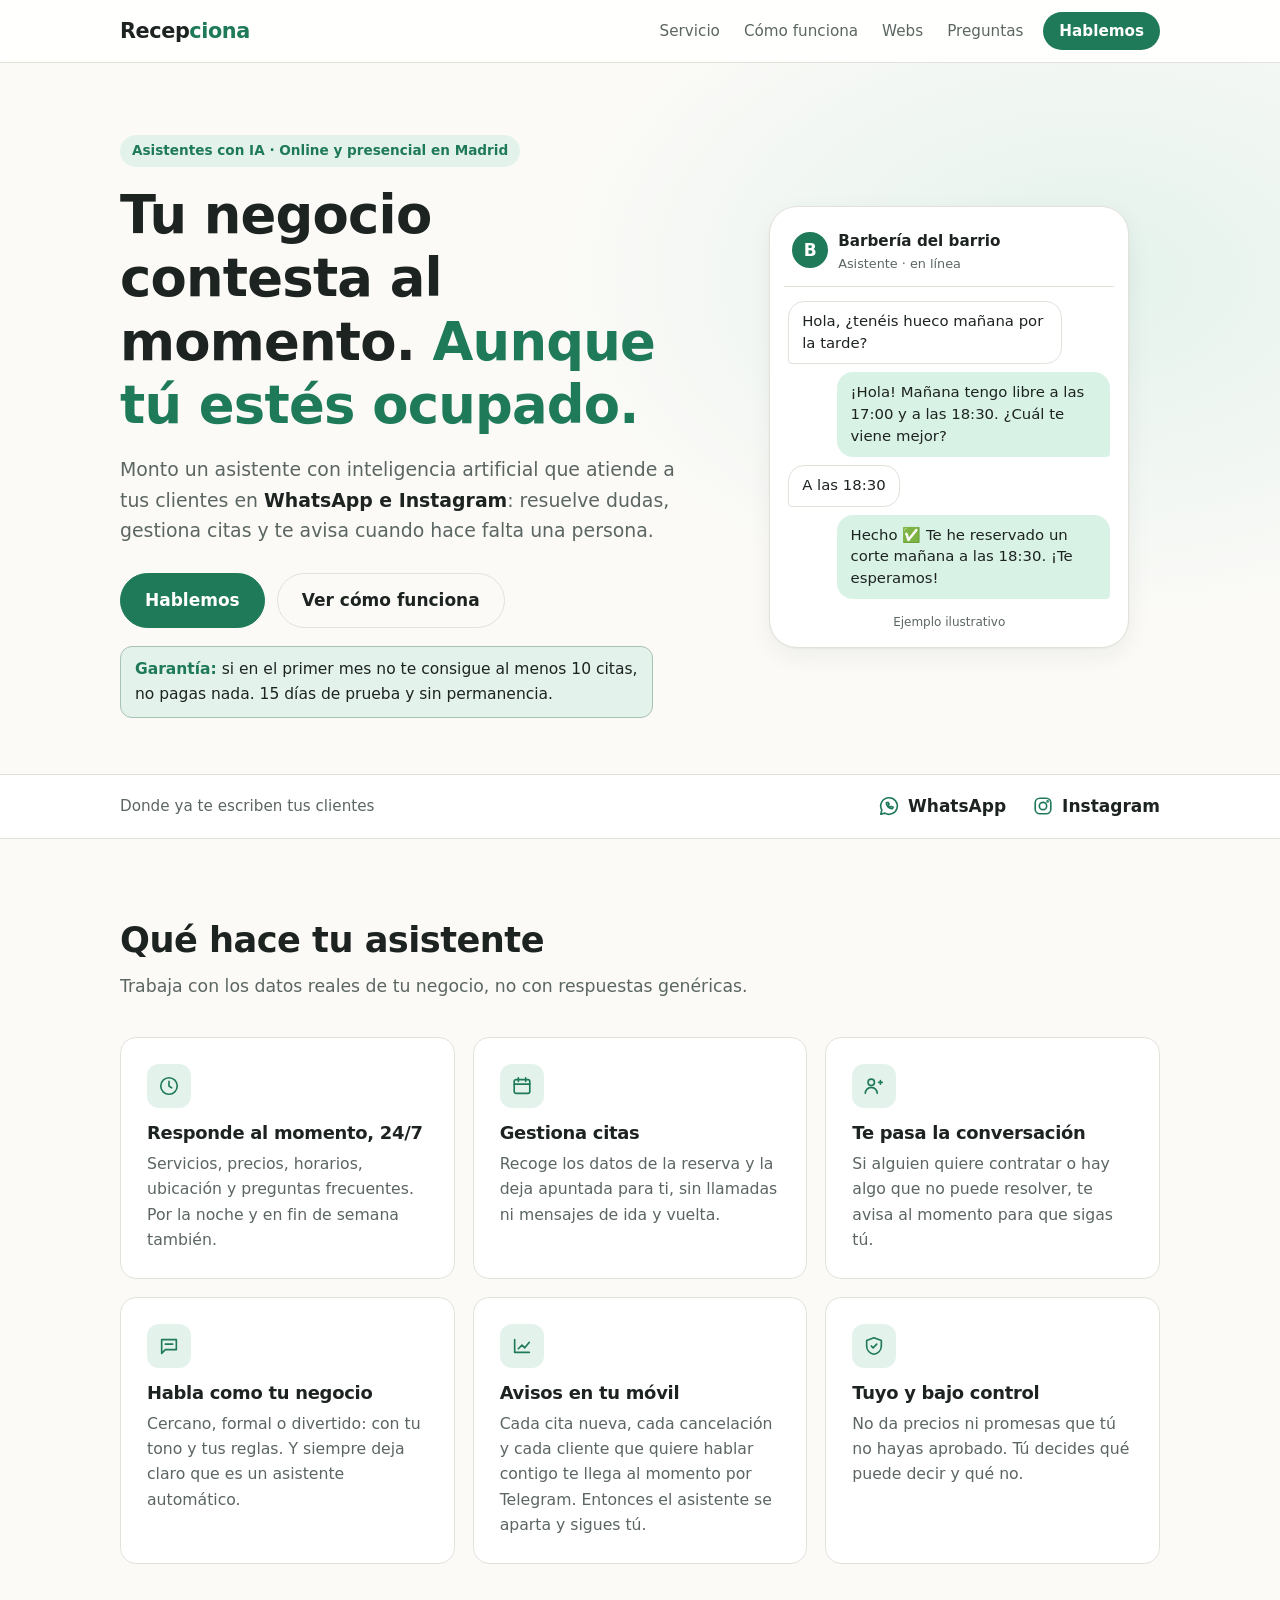
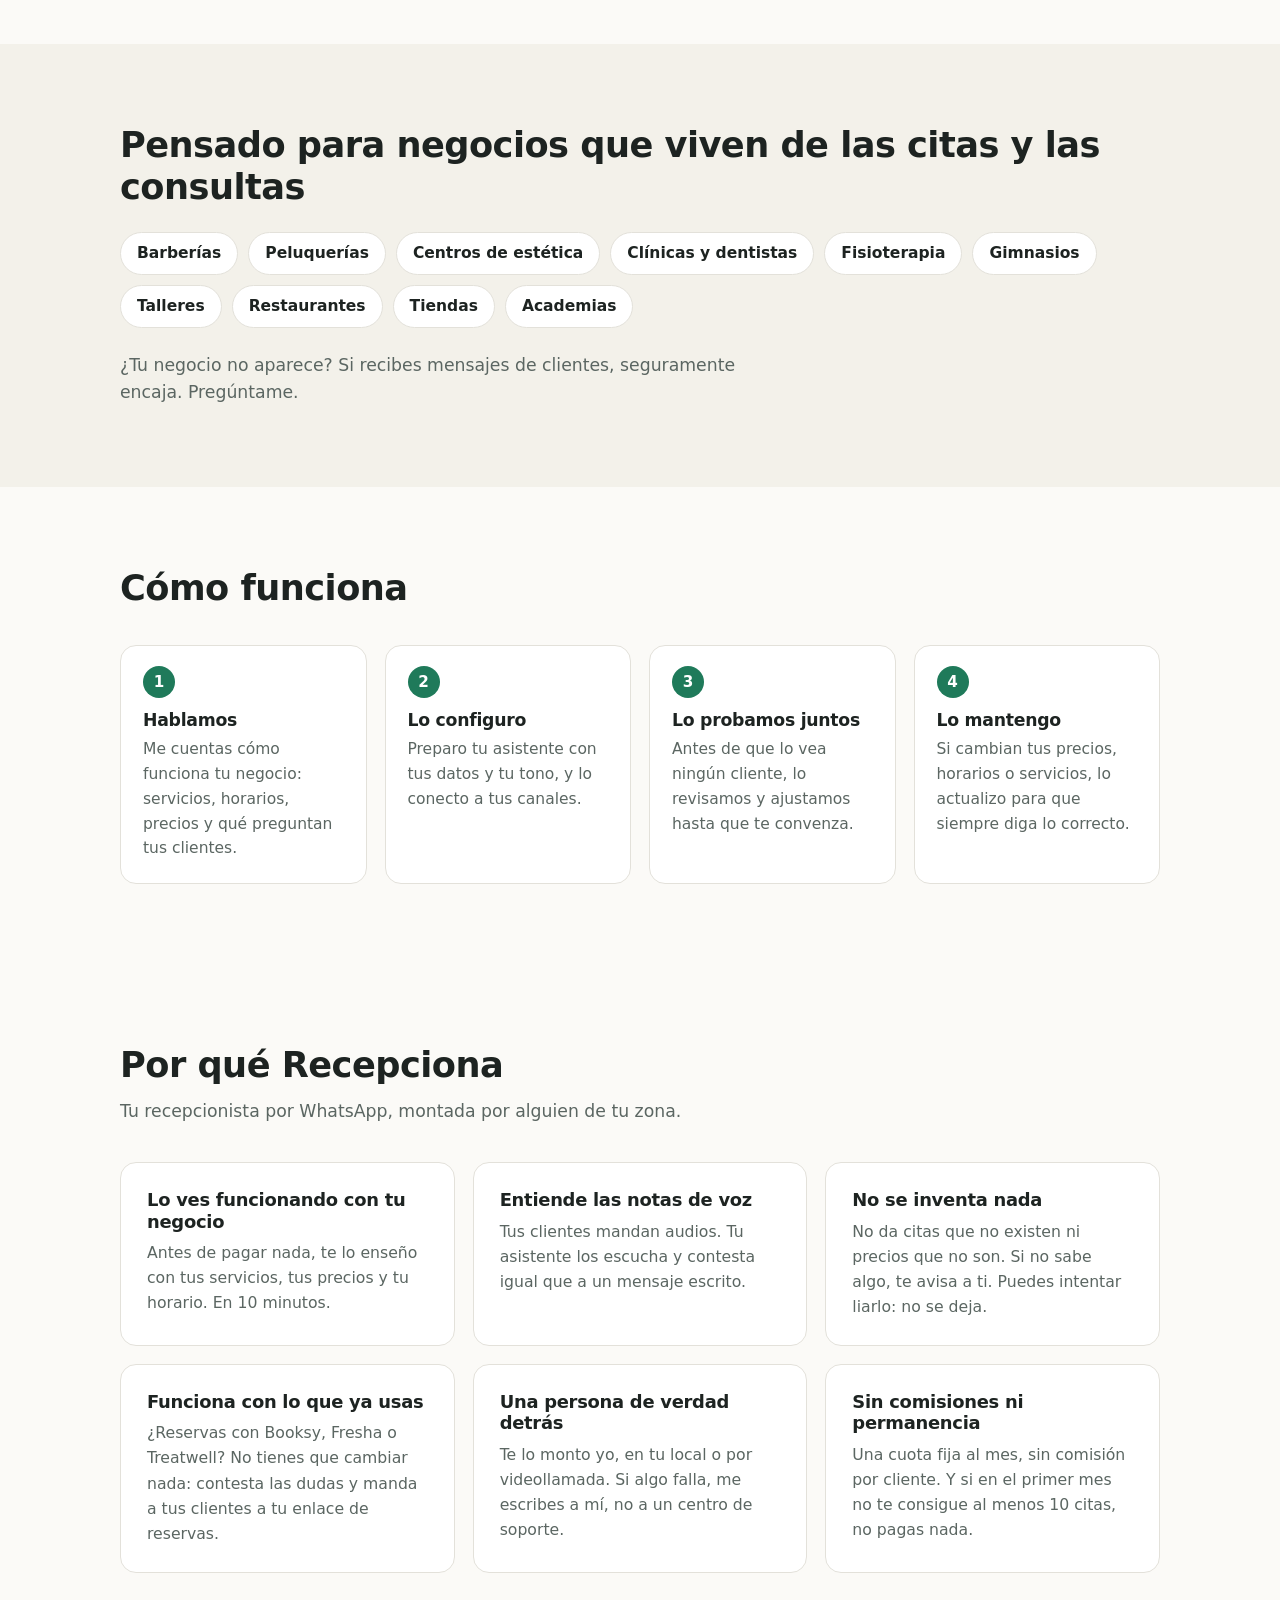
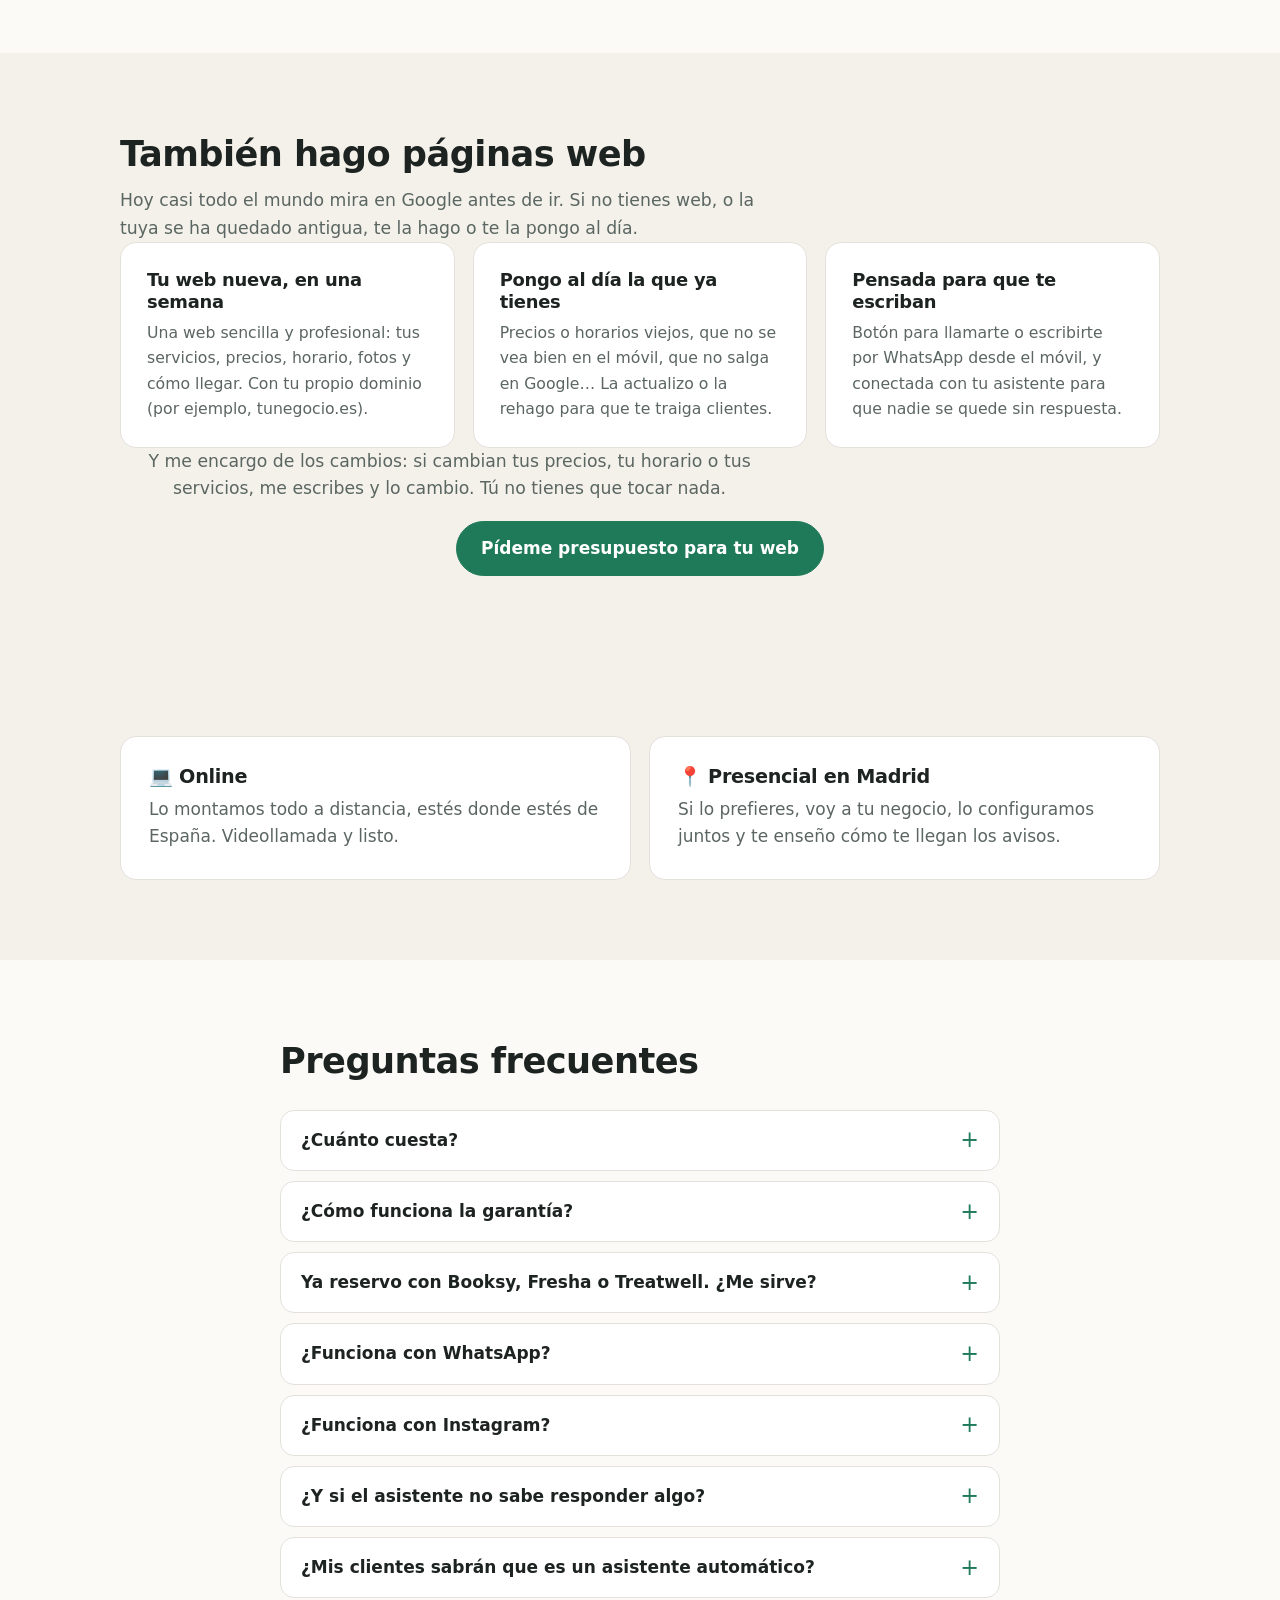
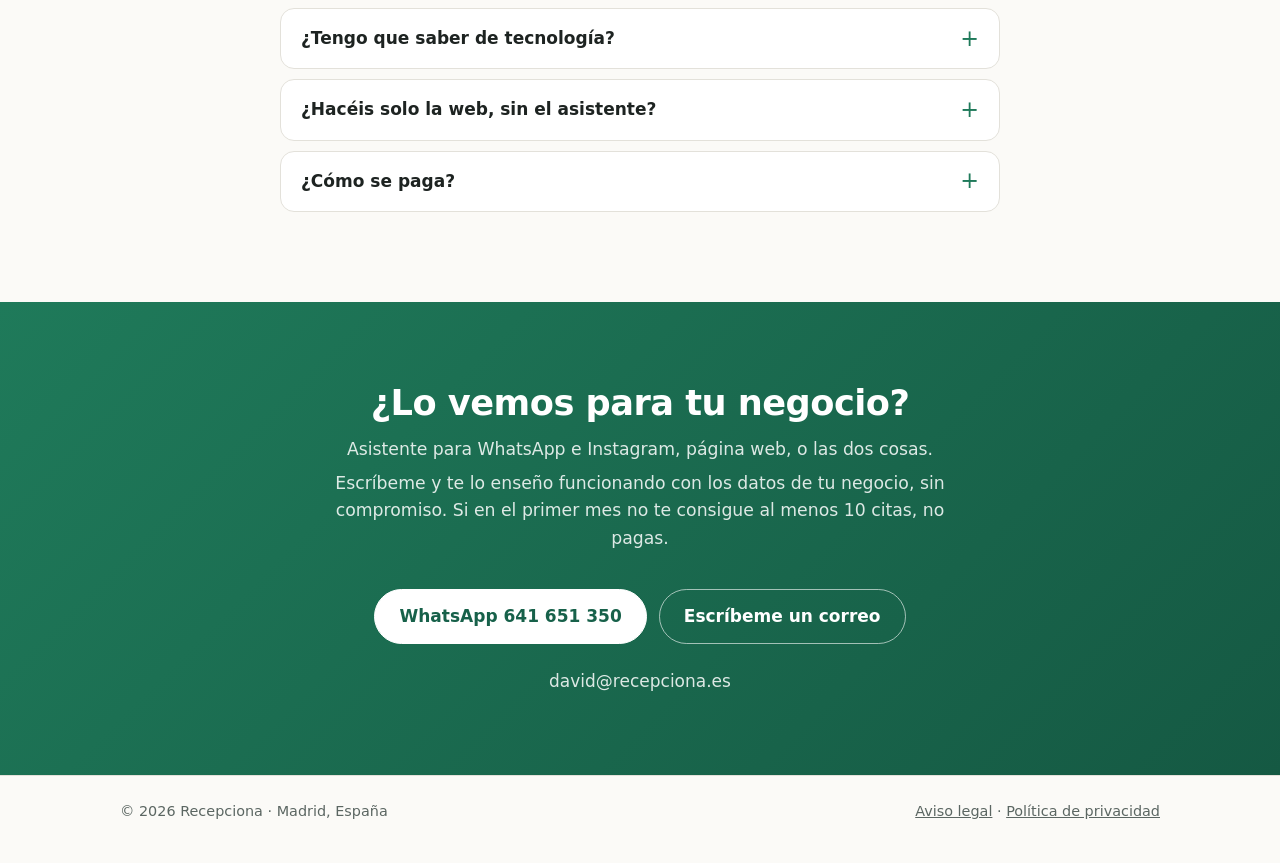
==== commit 5a5308e4: "Web: sección «También hago páginas web» Co-Authored-By: Claude Opus 5.5 <noreply@anthropic.com>" ====
--- a/index.html
+++ b/index.html
@@ -4,7 +4,7 @@
   <meta charset="utf-8">
   <meta name="viewport" content="width=device-width, initial-scale=1">
   <title>Recepciona · Asistentes con IA para tu negocio</title>
-  <meta name="description" content="Recepciona monta asistentes con inteligencia artificial para negocios: responden a tus clientes en WhatsApp e Instagram, gestionan citas y te avisan cuando hace falta una persona. Online y presencial en Madrid.">
+  <meta name="description" content="Recepciona monta asistentes con inteligencia artificial para negocios: responden a tus clientes en WhatsApp e Instagram, gestionan citas y te avisan cuando hace falta una persona. Online y presencial en Madrid. También páginas web para negocios.">
   <meta name="theme-color" content="#1f7a5a">
   <link rel="icon" href="favicon.svg" type="image/svg+xml">
   <link rel="icon" href="favicon-32.png" type="image/png" sizes="32x32">
@@ -19,6 +19,7 @@
       <nav>
         <a href="#servicio">Servicio</a>
         <a href="#como">Cómo funciona</a>
+        <a href="#webs">Webs</a>
         <a href="#faq">Preguntas</a>
         <a class="nav-cta" href="#contacto">Hablemos</a>
       </nav>
@@ -200,6 +201,30 @@
       </div>
     </section>
 
+    <!-- Páginas web -->
+    <section id="webs" class="block alt">
+      <div class="wrap">
+        <h2>También hago páginas web</h2>
+        <p class="section-lead">Hoy casi todo el mundo mira en Google antes de ir. Si no tienes web, o la tuya se ha quedado antigua, te la hago o te la pongo al día.</p>
+        <div class="grid">
+          <article class="card">
+            <h3>Tu web nueva, en una semana</h3>
+            <p>Una web sencilla y profesional: tus servicios, precios, horario, fotos y cómo llegar. Con tu propio dominio (por ejemplo, tunegocio.es).</p>
+          </article>
+          <article class="card">
+            <h3>Pongo al día la que ya tienes</h3>
+            <p>Precios o horarios viejos, que no se vea bien en el móvil, que no salga en Google… La actualizo o la rehago para que te traiga clientes.</p>
+          </article>
+          <article class="card">
+            <h3>Pensada para que te escriban</h3>
+            <p>Botón para llamarte o escribirte por WhatsApp desde el móvil, y conectada con tu asistente para que nadie se quede sin respuesta.</p>
+          </article>
+        </div>
+        <p class="section-lead webs-note">Y me encargo de los cambios: si cambian tus precios, tu horario o tus servicios, me escribes y lo cambio. Tú no tienes que tocar nada.</p>
+        <p class="webs-cta"><a class="btn" href="#contacto">Pídeme presupuesto para tu web</a></p>
+      </div>
+    </section>
+
     <!-- Modalidad -->
     <section class="block alt">
       <div class="wrap two-col">
@@ -251,6 +276,10 @@
           <p>No. Yo me encargo de montarlo y mantenerlo. Tú solo me cuentas cómo funciona tu negocio.</p>
         </details>
         <details>
+          <summary>¿Hacéis solo la web, sin el asistente?</summary>
+          <p>Sí. Puedo hacerte una web nueva o actualizar la que tienes, con o sin asistente. Y si más adelante quieres el asistente, se conecta a tu web sin cambiar nada.</p>
+        </details>
+        <details>
           <summary>¿Cómo se paga?</summary>
           <p>Por Bizum o transferencia bancaria.</p>
         </details>
@@ -261,6 +290,7 @@
     <section id="contacto" class="block cta">
       <div class="wrap narrow center">
         <h2>¿Lo vemos para tu negocio?</h2>
+        <p class="section-lead" style="margin-bottom:6px">Asistente para WhatsApp e Instagram, página web, o las dos cosas.</p>
         <p class="section-lead">Escríbeme y te lo enseño funcionando con los datos de tu negocio, sin compromiso. Si en el primer mes no te consigue al menos 10 citas, no pagas.</p>
         <div class="contact-actions">
           <a class="btn btn-light" href="https://wa.me/34641651350" rel="noopener">WhatsApp 641 651 350</a>
--- a/styles.css
+++ b/styles.css
@@ -115,6 +115,8 @@
 .guarantee { margin: 18px 0 0; padding: 10px 14px; border-radius: 12px; max-width: 54ch; font-size: 0.97rem;
   background: var(--accent-soft); color: var(--text); border: 1px solid color-mix(in srgb, var(--accent) 30%, var(--border)); }
 .guarantee strong { color: var(--accent); }
+.webs-note { margin: 22px auto 0; text-align: center; }
+.webs-cta { margin: 18px 0 0; text-align: center; }
 .hero-actions { display: flex; flex-wrap: wrap; gap: 12px; }
 .hero-note { margin: 18px 0 0; font-size: 0.92rem; color: var(--muted); }
 
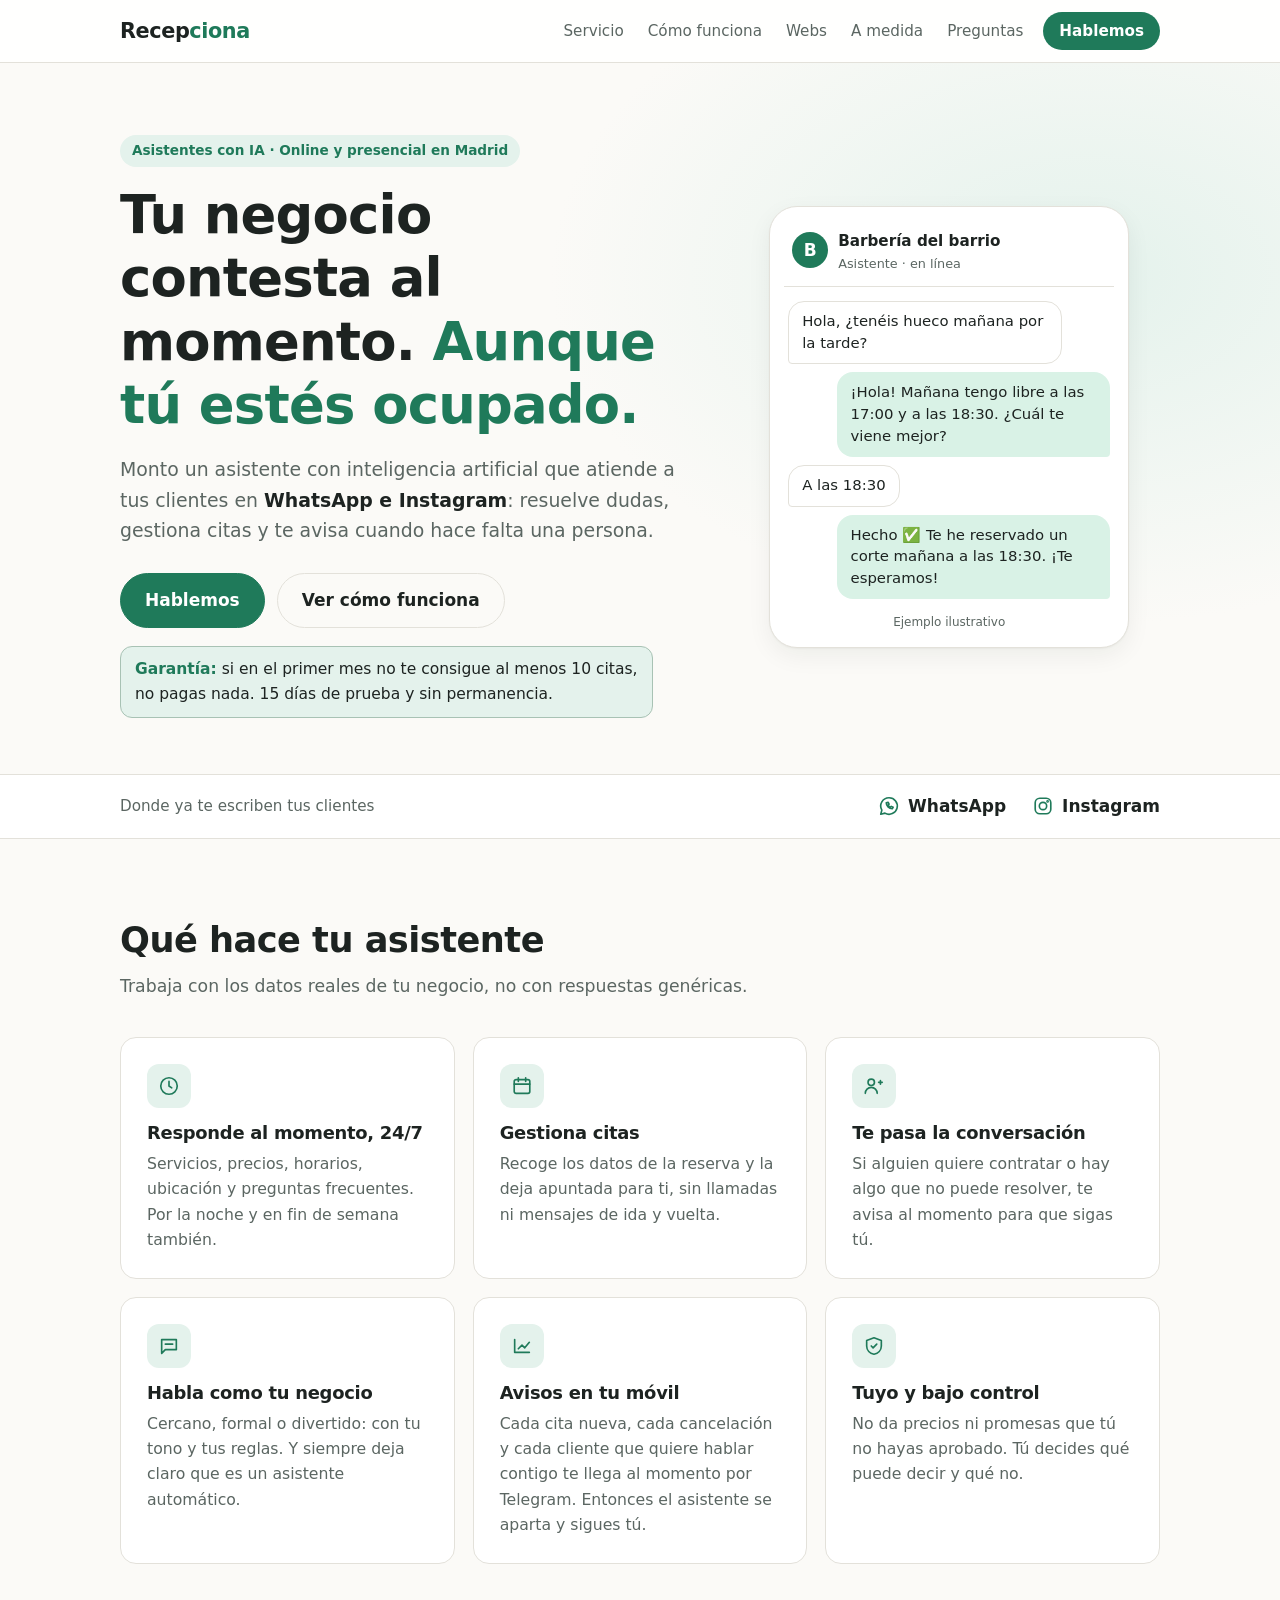
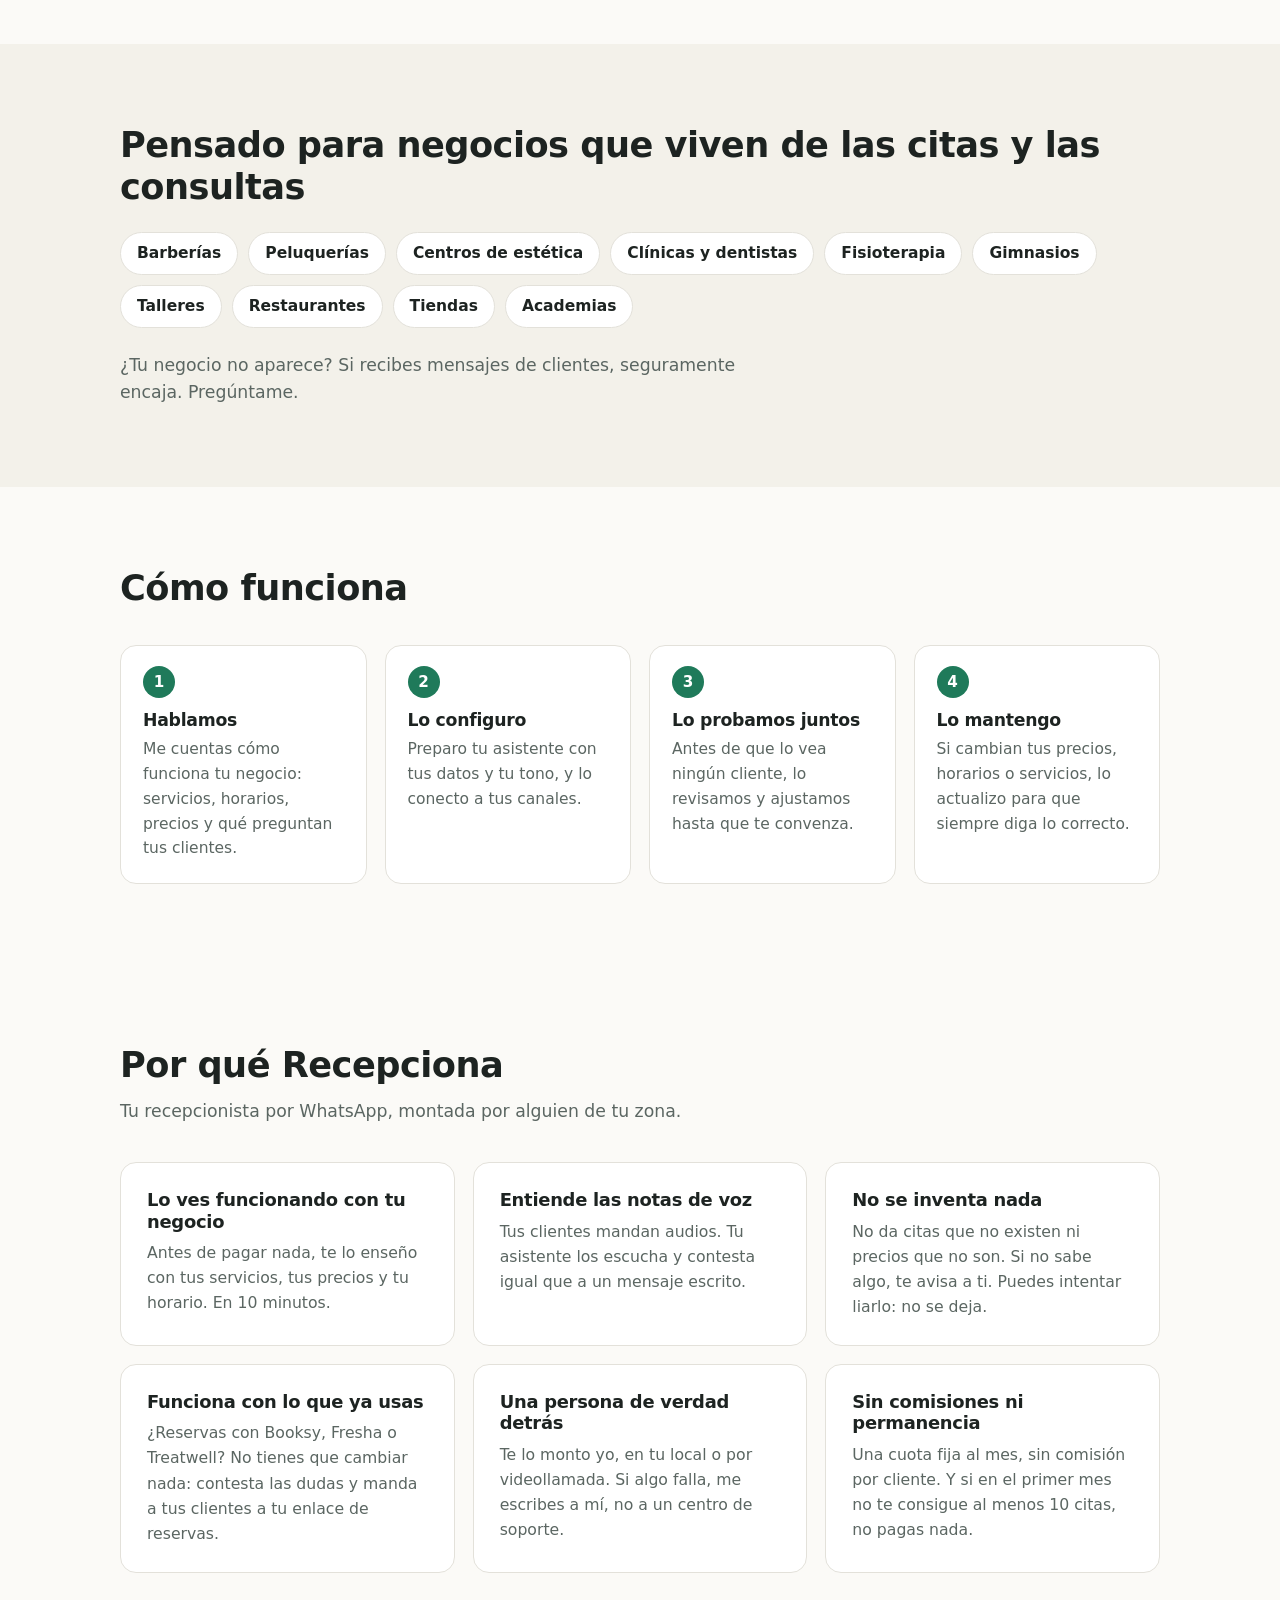
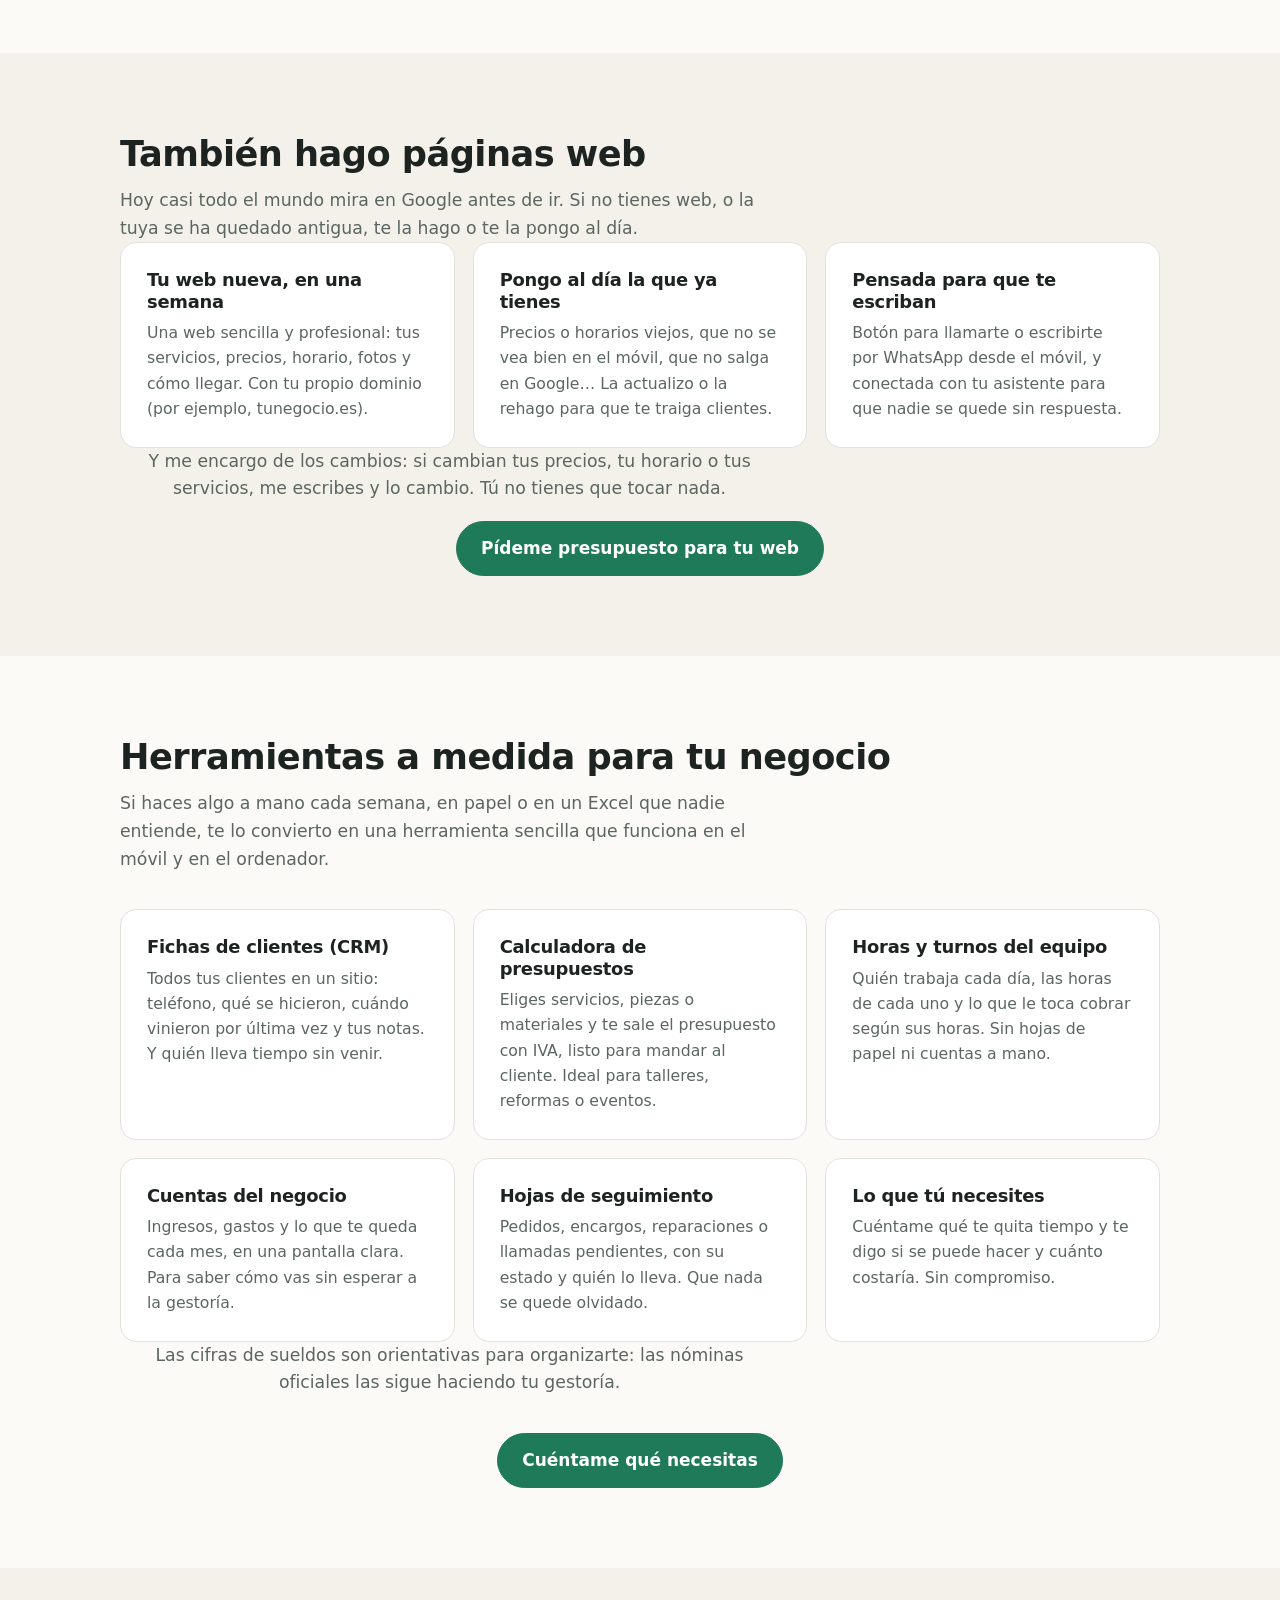
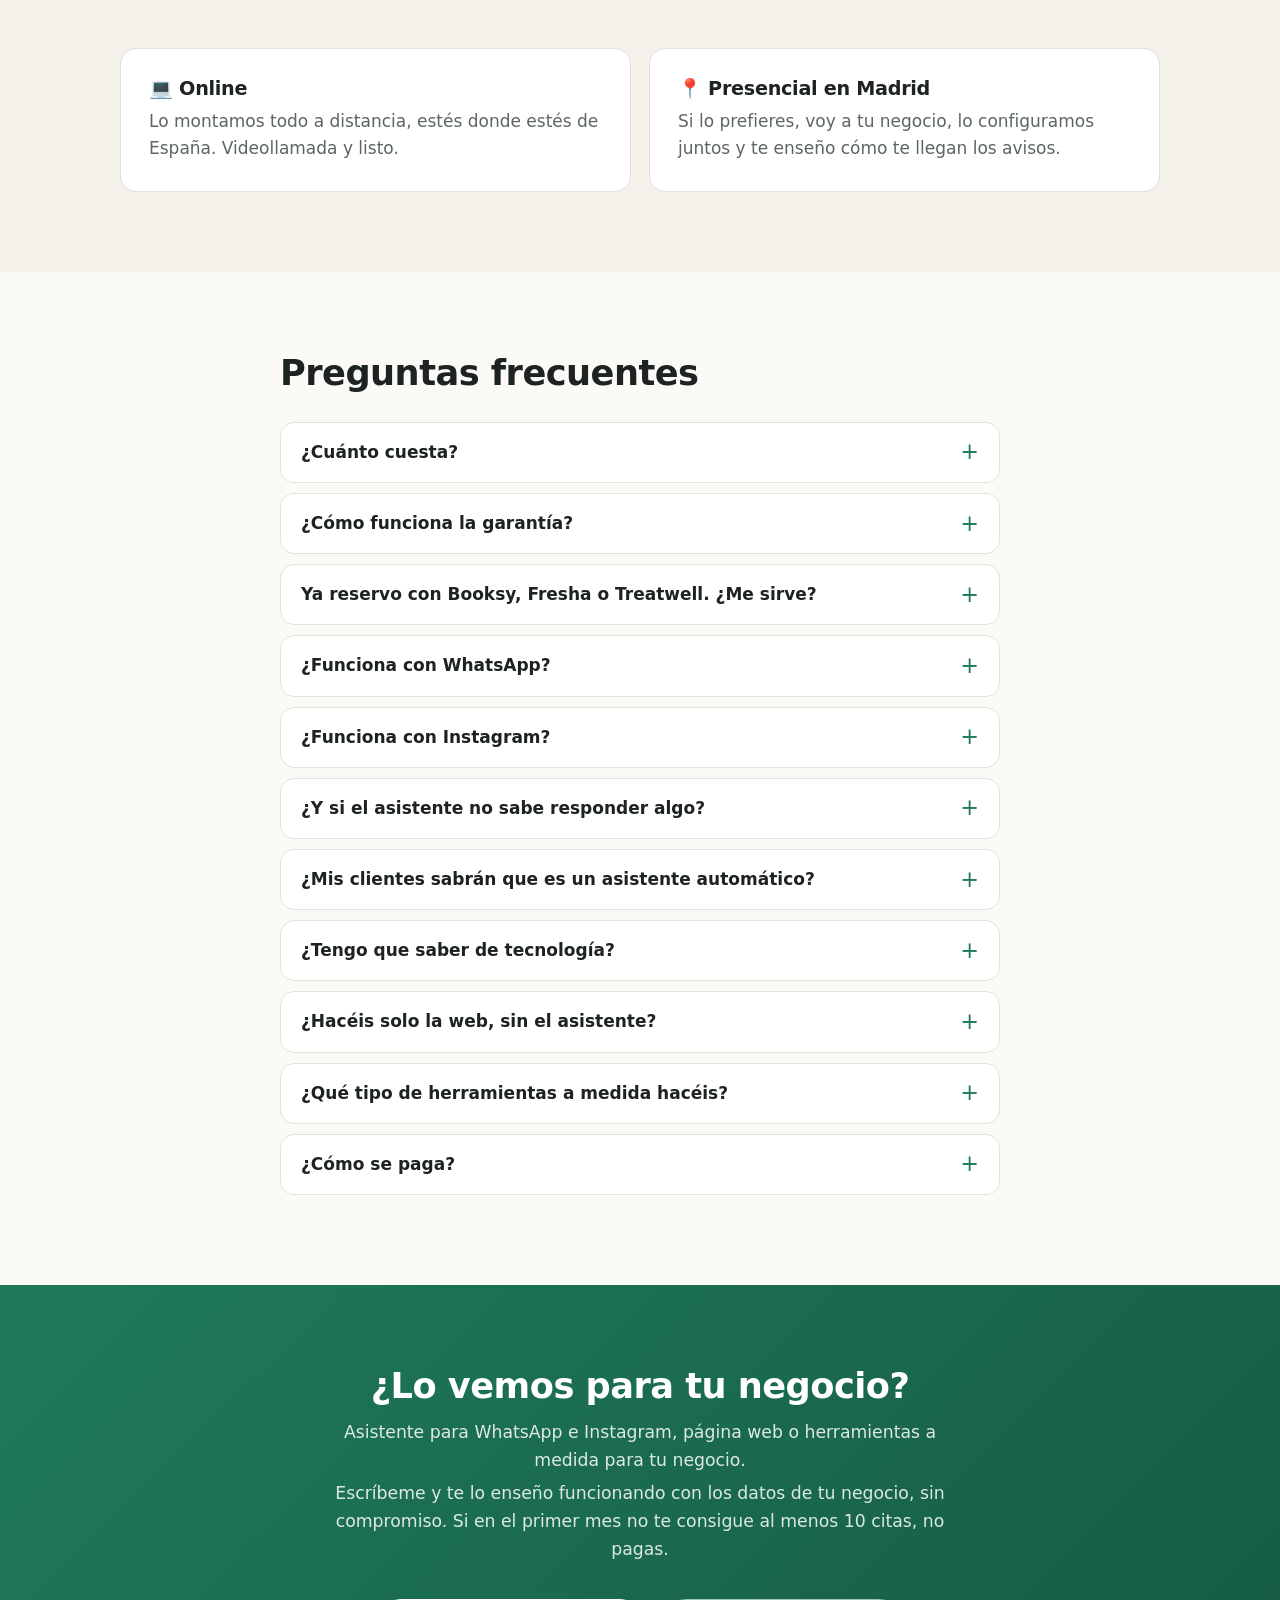
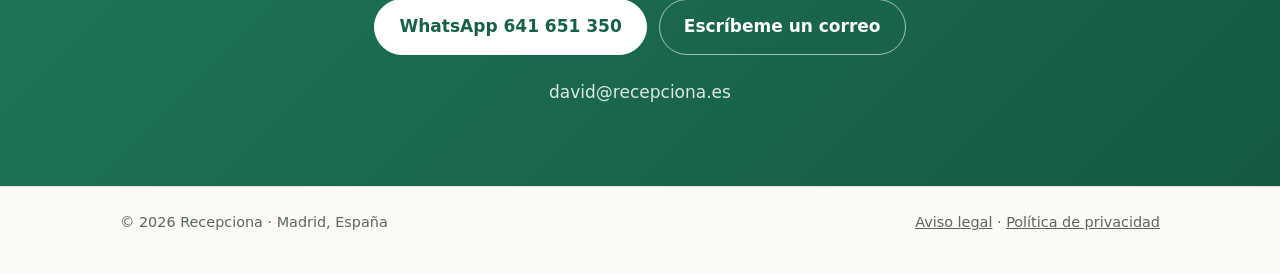
==== commit 594779e3: "Web: sección «Herramientas a medida» Co-Authored-By: Claude Opus 5.5 <noreply@anthropic.com>" ====
--- a/index.html
+++ b/index.html
@@ -4,7 +4,7 @@
   <meta charset="utf-8">
   <meta name="viewport" content="width=device-width, initial-scale=1">
   <title>Recepciona · Asistentes con IA para tu negocio</title>
-  <meta name="description" content="Recepciona monta asistentes con inteligencia artificial para negocios: responden a tus clientes en WhatsApp e Instagram, gestionan citas y te avisan cuando hace falta una persona. Online y presencial en Madrid. También páginas web para negocios.">
+  <meta name="description" content="Recepciona monta asistentes con inteligencia artificial para negocios: responden a tus clientes en WhatsApp e Instagram, gestionan citas y te avisan cuando hace falta una persona. Online y presencial en Madrid. También páginas web y herramientas a medida para negocios.">
   <meta name="theme-color" content="#1f7a5a">
   <link rel="icon" href="favicon.svg" type="image/svg+xml">
   <link rel="icon" href="favicon-32.png" type="image/png" sizes="32x32">
@@ -20,6 +20,7 @@
         <a href="#servicio">Servicio</a>
         <a href="#como">Cómo funciona</a>
         <a href="#webs">Webs</a>
+        <a href="#medida">A medida</a>
         <a href="#faq">Preguntas</a>
         <a class="nav-cta" href="#contacto">Hablemos</a>
       </nav>
@@ -225,6 +226,42 @@
       </div>
     </section>
 
+    <!-- Herramientas a medida -->
+    <section id="medida" class="block">
+      <div class="wrap">
+        <h2>Herramientas a medida para tu negocio</h2>
+        <p class="section-lead">Si haces algo a mano cada semana, en papel o en un Excel que nadie entiende, te lo convierto en una herramienta sencilla que funciona en el móvil y en el ordenador.</p>
+        <div class="grid">
+          <article class="card">
+            <h3>Fichas de clientes (CRM)</h3>
+            <p>Todos tus clientes en un sitio: teléfono, qué se hicieron, cuándo vinieron por última vez y tus notas. Y quién lleva tiempo sin venir.</p>
+          </article>
+          <article class="card">
+            <h3>Calculadora de presupuestos</h3>
+            <p>Eliges servicios, piezas o materiales y te sale el presupuesto con IVA, listo para mandar al cliente. Ideal para talleres, reformas o eventos.</p>
+          </article>
+          <article class="card">
+            <h3>Horas y turnos del equipo</h3>
+            <p>Quién trabaja cada día, las horas de cada uno y lo que le toca cobrar según sus horas. Sin hojas de papel ni cuentas a mano.</p>
+          </article>
+          <article class="card">
+            <h3>Cuentas del negocio</h3>
+            <p>Ingresos, gastos y lo que te queda cada mes, en una pantalla clara. Para saber cómo vas sin esperar a la gestoría.</p>
+          </article>
+          <article class="card">
+            <h3>Hojas de seguimiento</h3>
+            <p>Pedidos, encargos, reparaciones o llamadas pendientes, con su estado y quién lo lleva. Que nada se quede olvidado.</p>
+          </article>
+          <article class="card">
+            <h3>Lo que tú necesites</h3>
+            <p>Cuéntame qué te quita tiempo y te digo si se puede hacer y cuánto costaría. Sin compromiso.</p>
+          </article>
+        </div>
+        <p class="section-lead webs-note">Las cifras de sueldos son orientativas para organizarte: las nóminas oficiales las sigue haciendo tu gestoría.</p>
+        <p class="webs-cta"><a class="btn" href="#contacto">Cuéntame qué necesitas</a></p>
+      </div>
+    </section>
+
     <!-- Modalidad -->
     <section class="block alt">
       <div class="wrap two-col">
@@ -280,6 +317,10 @@
           <p>Sí. Puedo hacerte una web nueva o actualizar la que tienes, con o sin asistente. Y si más adelante quieres el asistente, se conecta a tu web sin cambiar nada.</p>
         </details>
         <details>
+          <summary>¿Qué tipo de herramientas a medida hacéis?</summary>
+          <p>Cosas prácticas para el día a día de un negocio pequeño: fichas de clientes, calculadoras de presupuestos, control de horas y turnos, cuentas del mes u hojas de seguimiento. Me cuentas qué haces a mano y te propongo una solución sencilla con su precio.</p>
+        </details>
+        <details>
           <summary>¿Cómo se paga?</summary>
           <p>Por Bizum o transferencia bancaria.</p>
         </details>
@@ -290,7 +331,7 @@
     <section id="contacto" class="block cta">
       <div class="wrap narrow center">
         <h2>¿Lo vemos para tu negocio?</h2>
-        <p class="section-lead" style="margin-bottom:6px">Asistente para WhatsApp e Instagram, página web, o las dos cosas.</p>
+        <p class="section-lead" style="margin-bottom:6px">Asistente para WhatsApp e Instagram, página web o herramientas a medida para tu negocio.</p>
         <p class="section-lead">Escríbeme y te lo enseño funcionando con los datos de tu negocio, sin compromiso. Si en el primer mes no te consigue al menos 10 citas, no pagas.</p>
         <div class="contact-actions">
           <a class="btn btn-light" href="https://wa.me/34641651350" rel="noopener">WhatsApp 641 651 350</a>
